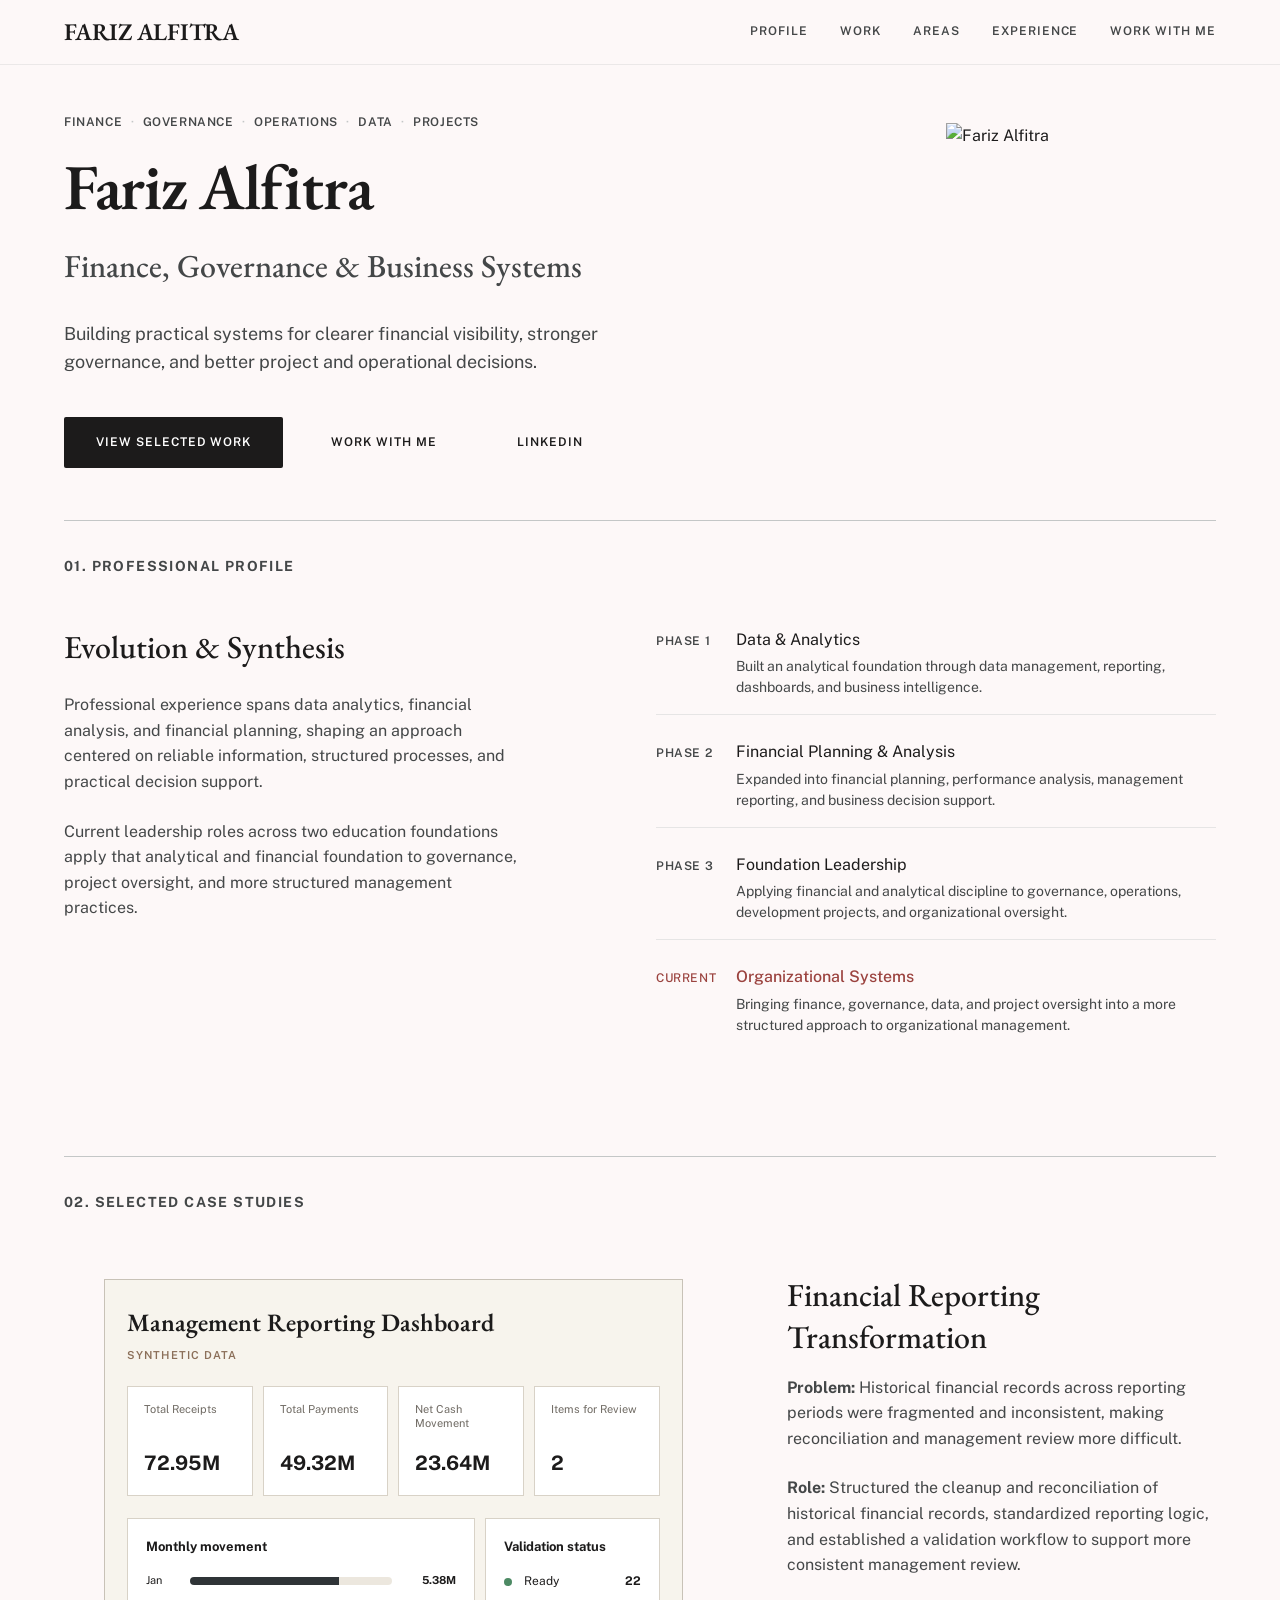
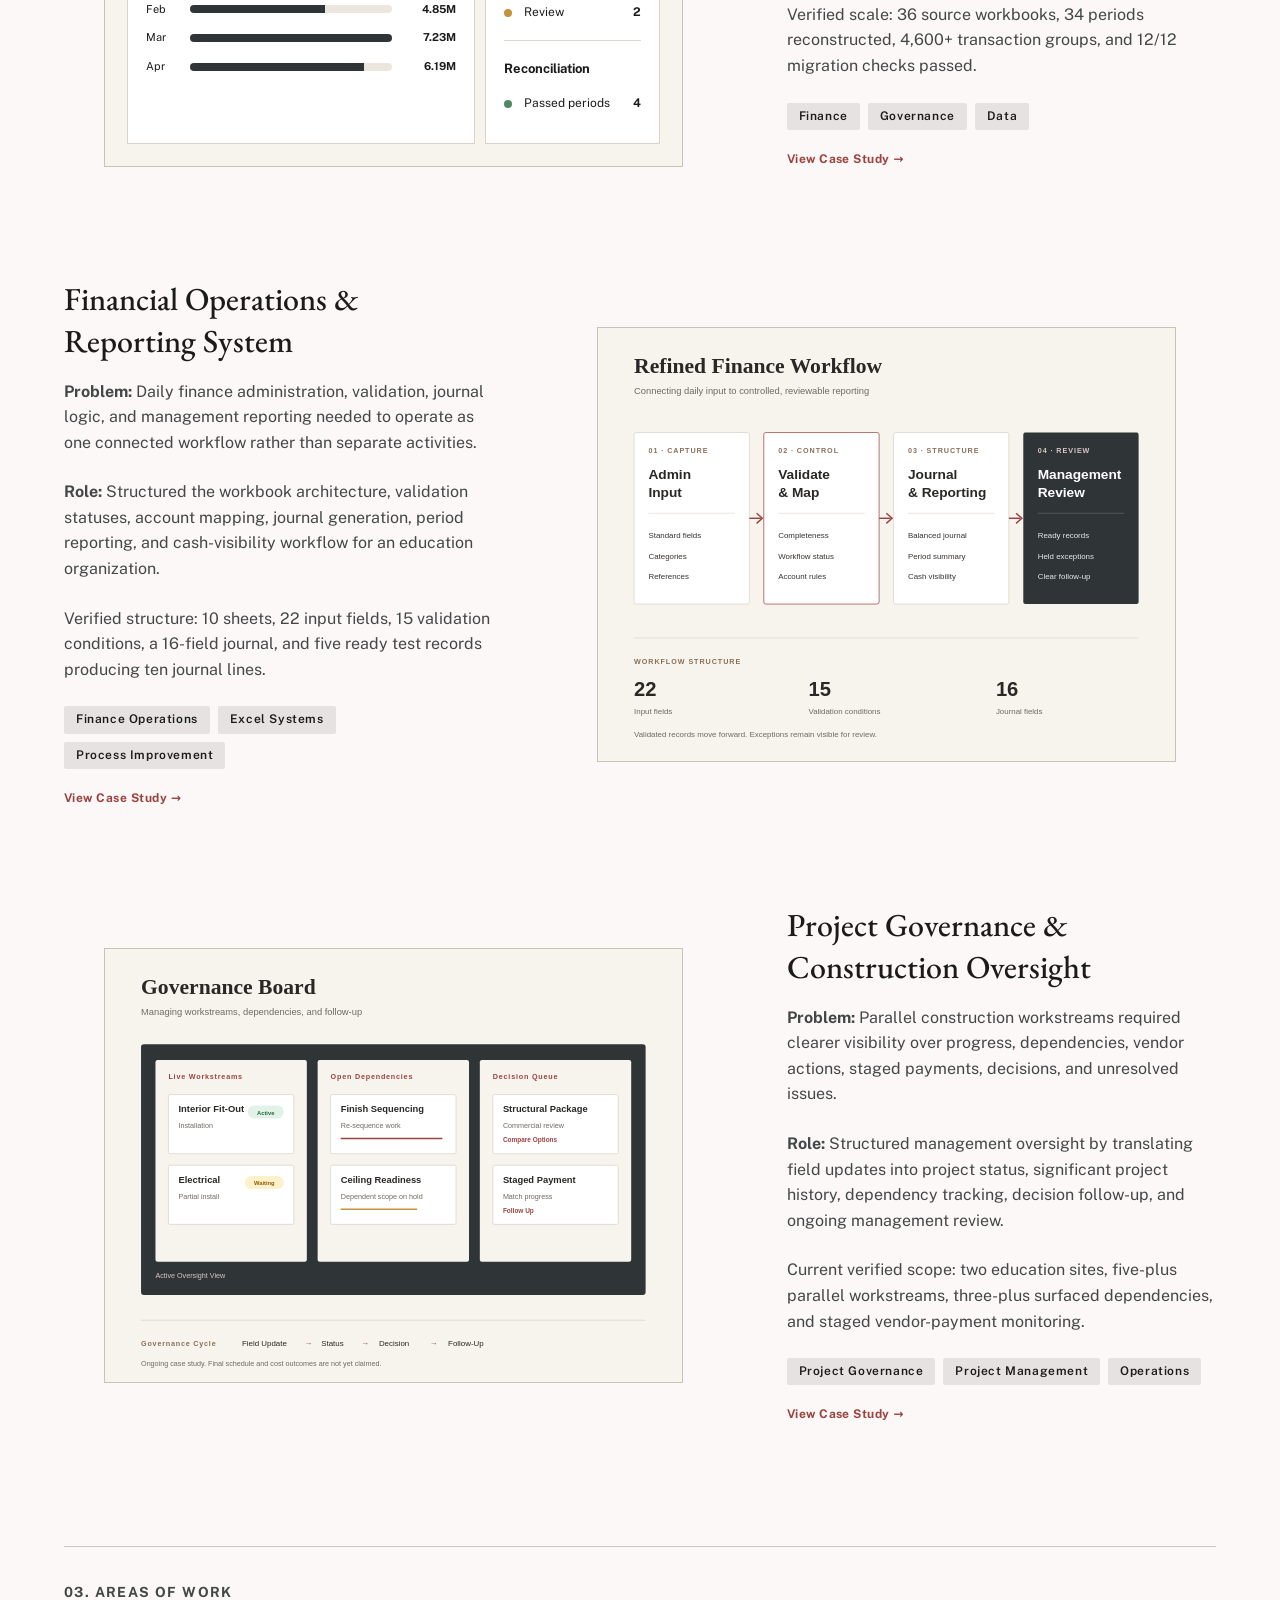
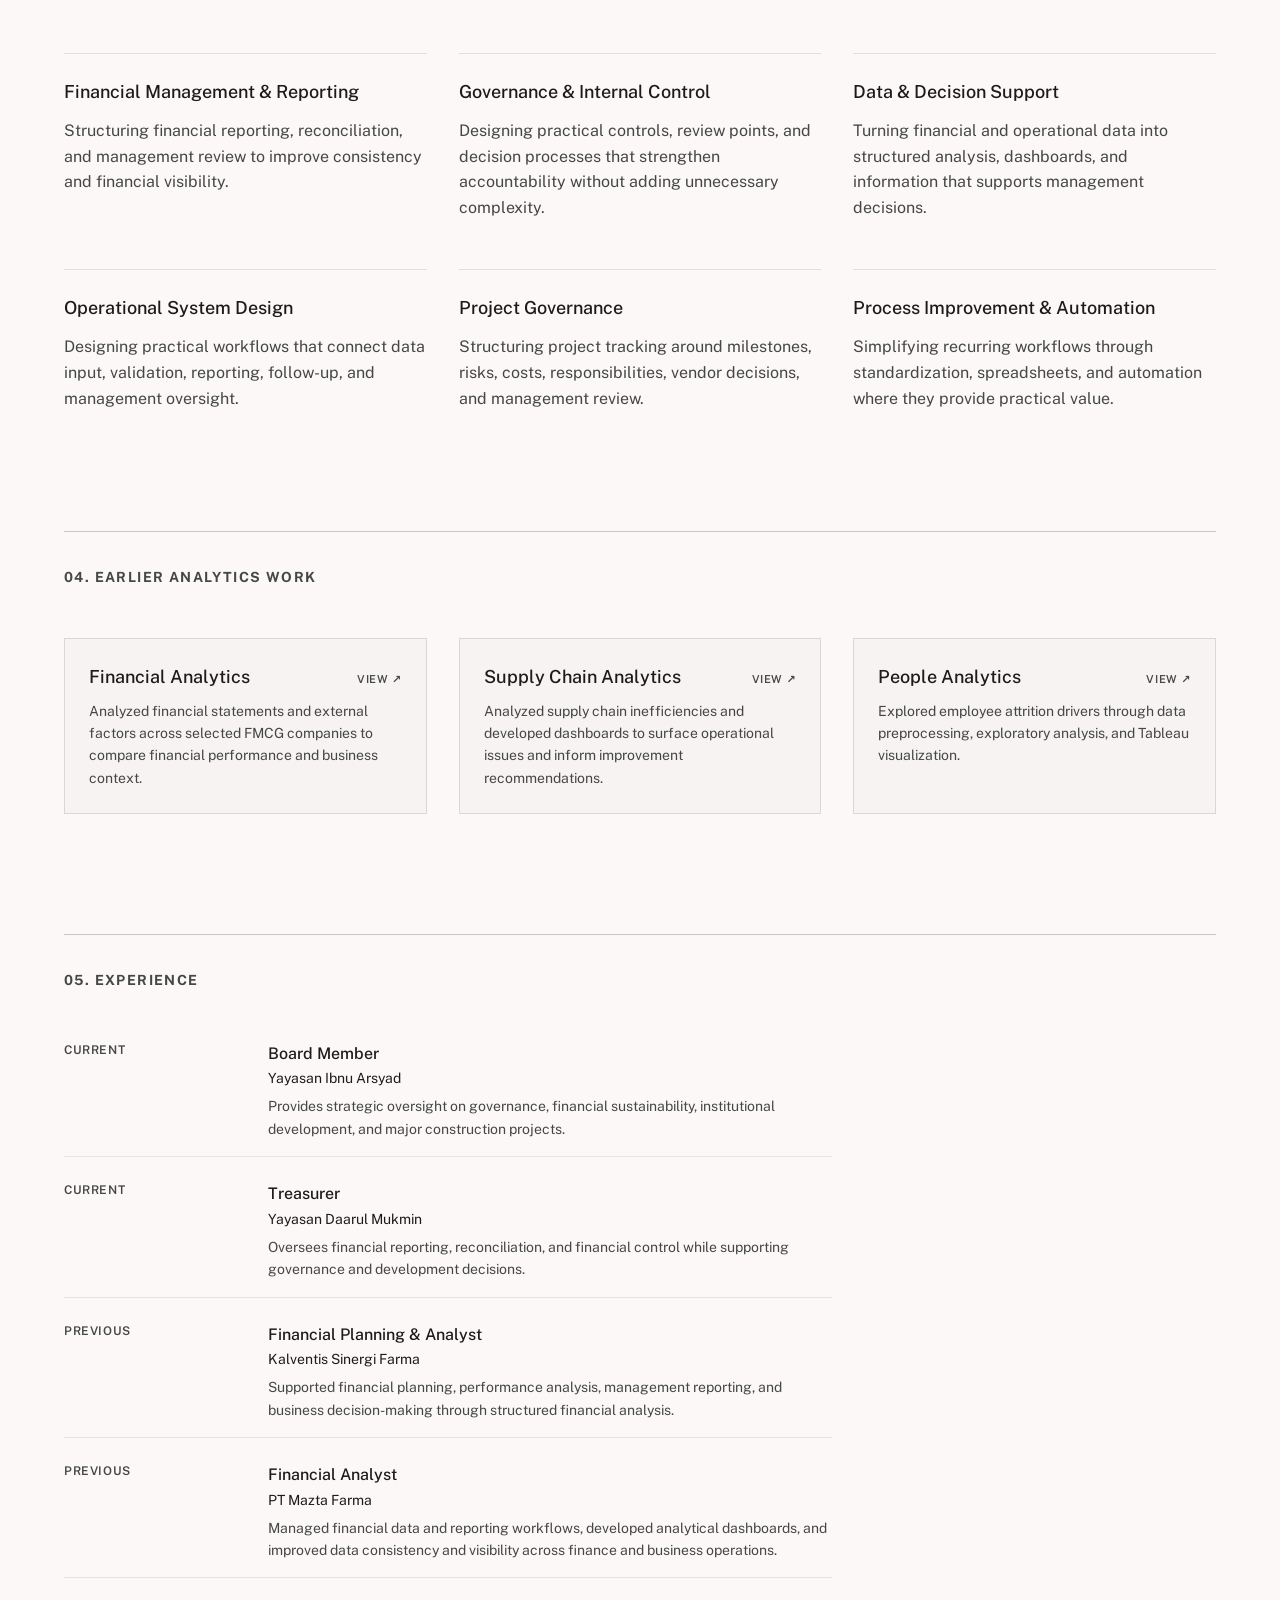
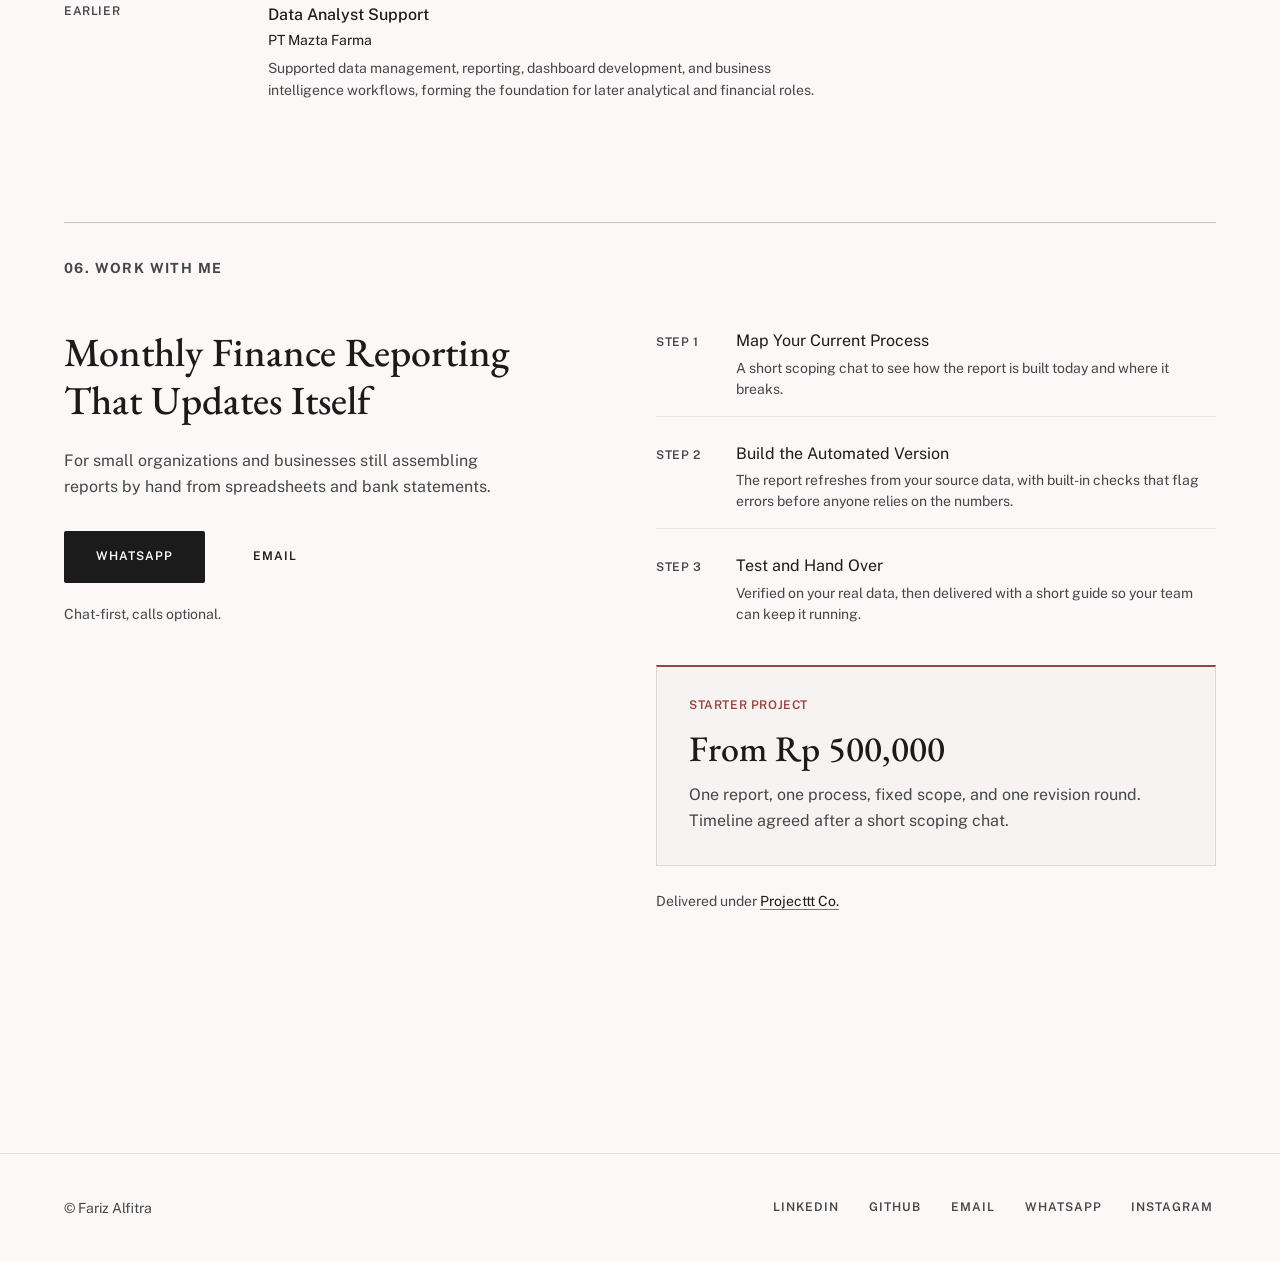
==== index.html @ eb5fceab "Add Work With Me section and navigation entry - New section 06 at the bottom of the page: starter pr" ====
<!DOCTYPE html>
<html lang="en">
<head>
	<meta charset="utf-8" />
	<meta name="viewport" content="width=device-width, initial-scale=1.0" />
	<title>Fariz Alfitra — Finance, Governance &amp; Business Systems</title>
	<meta name="description" content="Fariz Alfitra builds practical systems for clearer financial visibility, stronger governance, and better project and operational decisions." />

	<!-- Open Graph -->
	<meta property="og:type" content="website" />
	<meta property="og:title" content="Fariz Alfitra — Finance, Governance &amp; Business Systems" />
	<meta property="og:description" content="Practical finance, governance, data, and operational systems for organizations." />

	<link rel="icon" href="images/favicon.svg" type="image/svg+xml" />

	<!-- Fonts: EB Garamond (serif display) + Public Sans (sans UI/body) -->
	<link rel="preconnect" href="https://fonts.googleapis.com" />
	<link rel="preconnect" href="https://fonts.gstatic.com" crossorigin />
	<link rel="stylesheet" href="https://fonts.googleapis.com/css2?family=EB+Garamond:ital,wght@0,400..700;1,400..700&family=Public+Sans:wght@400;500;600;700&display=swap" />

	<link rel="stylesheet" href="assets/css/style.css" />
</head>
<body>
	<a class="skip-link" href="#main">Skip to content</a>

	<!-- Navigation -->
	<nav class="site-nav" aria-label="Primary">
		<div class="site-nav__inner">
			<a class="brand" href="#top">FARIZ ALFITRA</a>

			<div class="nav-links">
				<a href="#profile">Profile</a>
				<a href="#work">Work</a>
				<a href="#areas">Areas</a>
				<a href="#experience">Experience</a>
				<a href="#work-with-me">Work With Me</a>
			</div>

			<button class="nav-toggle" type="button" aria-label="Toggle menu"
				aria-expanded="false" aria-controls="nav-mobile">
				<svg class="icon-open" viewBox="0 0 24 24" fill="none" stroke="currentColor"
					stroke-width="1.5" stroke-linecap="round" aria-hidden="true">
					<line x1="3" y1="7" x2="21" y2="7" />
					<line x1="3" y1="12" x2="21" y2="12" />
					<line x1="3" y1="17" x2="21" y2="17" />
				</svg>
				<svg class="icon-close" viewBox="0 0 24 24" fill="none" stroke="currentColor"
					stroke-width="1.5" stroke-linecap="round" aria-hidden="true">
					<line x1="5" y1="5" x2="19" y2="19" />
					<line x1="19" y1="5" x2="5" y2="19" />
				</svg>
			</button>
		</div>

		<!-- Mobile menu panel -->
		<div class="nav-mobile" id="nav-mobile">
			<ul>
				<li><a href="#profile">Profile</a></li>
				<li><a href="#work">Work</a></li>
				<li><a href="#areas">Areas</a></li>
				<li><a href="#experience">Experience</a></li>
				<li><a href="#work-with-me">Work With Me</a></li>
			</ul>
		</div>
	</nav>

	<span id="top"></span>

	<main id="main">
		<!-- Hero -->
		<!--
			Portrait-ready hero (portrait active).
			Layout hooks: .hero__eyebrow (focus areas, full width), .hero__identity
			(name + positioning), .hero__portrait (image), toggled by
			.hero--with-portrait on the section. The eyebrow keeps full width on
			every viewport so its single-line (>=375px) / two-row (<375px) behavior
			is unaffected by the portrait column.
		-->
		<section class="container hero hero--with-portrait">
			<div class="hero__content">
				<!--
					Eyebrow focus areas as two structured groups. On one line
					(>=375px) a CSS separator joins the groups so it reads as
					"Finance · Governance · Operations · Data · Projects".
					Below 375px the groups stack into two clean rows and the
					joining separator is removed — no dot ever falls at a row edge.
				-->
				<ul class="eyebrow hero__eyebrow" aria-label="Focus areas">
					<li class="hero__eyebrow-group">
						<span>Finance</span>
						<span>Governance</span>
						<span>Operations</span>
					</li>
					<li class="hero__eyebrow-group">
						<span>Data</span>
						<span>Projects</span>
					</li>
				</ul>

				<div class="hero__identity">
					<h1>Fariz Alfitra</h1>
					<h2>Finance, Governance &amp; Business Systems</h2>
				</div>

				<!-- Portrait slot (activated). Optimized production image. -->
				<div class="hero__portrait">
					<img src="images/portrait-fariz-web.jpg" alt="Fariz Alfitra"
						width="800" height="800" loading="eager" decoding="async" />
				</div>

				<p class="hero__intro">
					Building practical systems for clearer financial visibility, stronger governance,
					and better project and operational decisions.
				</p>
				<div class="hero__actions">
					<a class="btn btn--primary" href="#work">View Selected Work</a>
					<a class="btn btn--ghost" href="#work-with-me">Work With Me</a>
					<a class="btn btn--ghost" href="https://www.linkedin.com/in/farizalfitra/"
						target="_blank" rel="noopener">LinkedIn</a>
				</div>
			</div>
		</section>

		<!-- 01 — Professional Profile -->
		<section class="container section" id="profile" aria-labelledby="profile-heading">
			<div class="section-head">
				<span class="section-number" id="profile-heading">01 — Professional Profile</span>
			</div>
			<div class="grid grid-12">
				<div class="profile__lead">
					<h3 class="headline">Evolution &amp; Synthesis</h3>
					<p class="muted">
						Professional experience spans data analytics, financial analysis, and financial
						planning, shaping an approach centered on reliable information, structured
						processes, and practical decision support.
					</p>
					<p class="muted">
						Current leadership roles across two education foundations apply that analytical
						and financial foundation to governance, project oversight, and more structured
						management practices.
					</p>
				</div>
				<div class="phase-list">
					<div class="phase-row">
						<span class="phase-row__label">Phase 1</span>
						<div class="phase-row__content">
							<span class="phase-row__value">Data &amp; Analytics</span>
							<p class="phase-row__desc">Built an analytical foundation through data management, reporting, dashboards, and business intelligence.</p>
						</div>
					</div>
					<div class="phase-row">
						<span class="phase-row__label">Phase 2</span>
						<div class="phase-row__content">
							<span class="phase-row__value">Financial Planning &amp; Analysis</span>
							<p class="phase-row__desc">Expanded into financial planning, performance analysis, management reporting, and business decision support.</p>
						</div>
					</div>
					<div class="phase-row">
						<span class="phase-row__label">Phase 3</span>
						<div class="phase-row__content">
							<span class="phase-row__value">Foundation Leadership</span>
							<p class="phase-row__desc">Applying financial and analytical discipline to governance, operations, development projects, and organizational oversight.</p>
						</div>
					</div>
					<div class="phase-row phase-row--current">
						<span class="phase-row__label">Current</span>
						<div class="phase-row__content">
							<span class="phase-row__value">Organizational Systems</span>
							<p class="phase-row__desc">Bringing finance, governance, data, and project oversight into a more structured approach to organizational management.</p>
						</div>
					</div>
				</div>
			</div>
		</section>

		<!-- 02 — Selected Case Studies (presentation-only) -->
		<section class="container section" id="work" aria-labelledby="work-heading">
			<div class="section-head">
				<span class="section-number" id="work-heading">02 — Selected Case Studies</span>
			</div>
			<div class="cases">
				<!-- Case 1: image left / text right -->
				<article class="case case--img-left">
					<figure class="case__figure">
						<!-- Abstract schematic placeholder. Replace with a sanitized
						     screenshot / process diagram / dummy-data mockup later. -->
						<div class="schematic" role="img"
							aria-label="Abstract schematic suggesting a financial reporting workflow">
							<svg viewBox="0 0 320 240" preserveAspectRatio="xMidYMid meet" aria-hidden="true">
								<!-- ledger / table grid -->
								<rect class="schematic__hair" x="24" y="28" width="272" height="120" />
								<line class="schematic__hair" x1="24" y1="58" x2="296" y2="58" />
								<line class="schematic__hair" x1="24" y1="88" x2="296" y2="88" />
								<line class="schematic__hair" x1="24" y1="118" x2="296" y2="118" />
								<line class="schematic__hair" x1="115" y1="28" x2="115" y2="148" />
								<line class="schematic__hair" x1="206" y1="28" x2="206" y2="148" />
								<!-- reconciliation flow -->
								<line class="schematic__stroke" x1="40" y1="192" x2="120" y2="192" />
								<circle class="schematic__node" cx="40" cy="192" r="9" />
								<circle class="schematic__node" cx="120" cy="192" r="9" />
								<line class="schematic__accent" x1="120" y1="192" x2="200" y2="192" />
								<circle class="schematic__node" cx="200" cy="192" r="9" />
								<line class="schematic__stroke" x1="200" y1="192" x2="280" y2="192" />
								<circle class="schematic__node" cx="280" cy="192" r="9" />
							</svg>
						</div>
					</figure>
					<div class="case__body">
						<h3>Financial Reporting Transformation</h3>
						<p>
							<strong>Problem:</strong> Historical financial records across reporting
							periods were fragmented and inconsistent, making reconciliation and
							management review more difficult.
						</p>
						<p>
							<strong>Role:</strong> Structured the cleanup and reconciliation of historical
							financial records, standardized reporting logic, and established a validation
							workflow to support more consistent management review.
						</p>
						<div class="case__tags">
							<span class="tag">Finance</span>
							<span class="tag">Governance</span>
							<span class="tag">Data</span>
						</div>
					</div>
				</article>

				<!-- Case 2: text left / image right (Z-pattern) -->
				<article class="case case--img-right">
					<div class="case__body">
						<h3>Foundation Construction Project Oversight</h3>
						<p>
							<strong>Problem:</strong> Multiple ongoing construction activities required
							clearer oversight of scope, vendor coordination, costs, payment stages,
							progress, and unresolved issues.
						</p>
						<p>
							<strong>Role:</strong> Coordinated management oversight across construction work
							by tracking project progress, reviewing vendor and cost decisions, monitoring
							payment stages, and following up on issues affecting execution.
						</p>
						<div class="case__tags">
							<span class="tag">Project Management</span>
							<span class="tag">Governance</span>
							<span class="tag">Operations</span>
						</div>
					</div>
					<figure class="case__figure">
						<!-- Abstract schematic placeholder. Replace with a sanitized
						     screenshot / process diagram / dummy-data mockup later. -->
						<div class="schematic" role="img"
							aria-label="Abstract schematic suggesting project oversight across stages: scope, vendor, cost, progress, and issues or review">
							<svg viewBox="0 0 320 240" preserveAspectRatio="xMidYMid meet" aria-hidden="true">
								<!-- oversight flow: scope -> vendor -> cost -> progress -> issues / review -->
								<rect class="schematic__node" x="20" y="50" width="40" height="30" rx="2" />
								<rect class="schematic__node" x="80" y="50" width="40" height="30" rx="2" />
								<rect class="schematic__node" x="140" y="50" width="40" height="30" rx="2" />
								<rect class="schematic__node" x="200" y="50" width="40" height="30" rx="2" />
								<rect class="schematic__accent" x="260" y="50" width="40" height="30" rx="2" />
								<line class="schematic__stroke" x1="60" y1="65" x2="80" y2="65" />
								<line class="schematic__stroke" x1="120" y1="65" x2="140" y2="65" />
								<line class="schematic__stroke" x1="180" y1="65" x2="200" y2="65" />
								<line class="schematic__accent" x1="240" y1="65" x2="260" y2="65" />
								<!-- progress & issues review panel -->
								<rect class="schematic__hair" x="20" y="120" width="280" height="80" />
								<rect class="schematic__fill-soft" x="44" y="150" width="34" height="34" />
								<rect class="schematic__hair" x="44" y="150" width="34" height="34" />
								<rect class="schematic__fill-soft" x="94" y="138" width="34" height="46" />
								<rect class="schematic__hair" x="94" y="138" width="34" height="46" />
								<rect class="schematic__accent" x="144" y="158" width="34" height="26" />
								<line class="schematic__stroke" x1="200" y1="160" x2="284" y2="160" />
								<circle class="schematic__node" cx="200" cy="160" r="7" />
								<circle class="schematic__accent" cx="284" cy="160" r="7" />
							</svg>
						</div>
					</figure>
				</article>
			</div>
		</section>

		<!-- 03 — Areas of Work -->
		<section class="container section" id="areas" aria-labelledby="areas-heading">
			<div class="section-head">
				<span class="section-number" id="areas-heading">03 — Areas of Work</span>
			</div>
			<div class="areas">
				<div class="area">
					<h4>Financial Management &amp; Reporting</h4>
					<p>Structuring financial reporting, reconciliation, and management review to improve consistency and financial visibility.</p>
				</div>
				<div class="area">
					<h4>Governance &amp; Internal Control</h4>
					<p>Designing practical controls, review points, and decision processes that strengthen accountability without adding unnecessary complexity.</p>
				</div>
				<div class="area">
					<h4>Data &amp; Decision Support</h4>
					<p>Turning financial and operational data into structured analysis, dashboards, and information that supports management decisions.</p>
				</div>
				<div class="area">
					<h4>Operational System Design</h4>
					<p>Designing practical workflows that connect data input, validation, reporting, follow-up, and management oversight.</p>
				</div>
				<div class="area">
					<h4>Project Governance</h4>
					<p>Structuring project tracking around milestones, risks, costs, responsibilities, vendor decisions, and management review.</p>
				</div>
				<div class="area">
					<h4>Process Improvement &amp; Automation</h4>
					<p>Simplifying recurring workflows through standardization, spreadsheets, and automation where they provide practical value.</p>
				</div>
			</div>
		</section>

		<!-- 04 — Earlier Analytics Work -->
		<section class="container section" id="analytics" aria-labelledby="analytics-heading">
			<div class="section-head">
				<span class="section-number" id="analytics-heading">04 — Earlier Analytics Work</span>
			</div>
			<div class="analytics-grid">
				<a class="analytics-card" href="https://drive.google.com/drive/folders/1vusrMxxLKOGZAttxVrUdfo-KlBlg-T4U?usp=sharing"
					target="_blank" rel="noopener">
					<div class="analytics-card__head">
						<h4>Financial Analytics</h4>
						<span class="analytics-card__ext">View ↗</span>
					</div>
					<p>Analyzed financial statements and external factors across selected FMCG companies to compare financial performance and business context.</p>
				</a>
				<a class="analytics-card" href="https://github.com/alfitraaa/Supply_Analytics"
					target="_blank" rel="noopener">
					<div class="analytics-card__head">
						<h4>Supply Chain Analytics</h4>
						<span class="analytics-card__ext">View ↗</span>
					</div>
					<p>Analyzed supply chain inefficiencies and developed dashboards to surface operational issues and inform improvement recommendations.</p>
				</a>
				<a class="analytics-card" href="https://github.com/alfitraaa/hr_analytics"
					target="_blank" rel="noopener">
					<div class="analytics-card__head">
						<h4>People Analytics</h4>
						<span class="analytics-card__ext">View ↗</span>
					</div>
					<p>Explored employee attrition drivers through data preprocessing, exploratory analysis, and Tableau visualization.</p>
				</a>
			</div>
		</section>

		<!-- 05 — Experience -->
		<section class="container section" id="experience" aria-labelledby="experience-heading">
			<div class="section-head">
				<span class="section-number" id="experience-heading">05 — Experience</span>
			</div>
			<div class="experience">
				<div class="exp-row">
					<div class="exp-row__when">Current</div>
					<div>
						<h4 class="exp-row__title">Board Member</h4>
						<p class="exp-row__org">Yayasan Ibnu Arsyad</p>
						<p class="exp-row__desc">Provides strategic oversight on governance, financial sustainability, institutional development, and major construction projects.</p>
					</div>
				</div>
				<div class="exp-row">
					<div class="exp-row__when">Current</div>
					<div>
						<h4 class="exp-row__title">Treasurer</h4>
						<p class="exp-row__org">Yayasan Daarul Mukmin</p>
						<p class="exp-row__desc">Oversees financial reporting, reconciliation, and financial control while supporting governance and development decisions.</p>
					</div>
				</div>
				<div class="exp-row">
					<div class="exp-row__when">Previous</div>
					<div>
						<h4 class="exp-row__title">Financial Planning &amp; Analyst</h4>
						<p class="exp-row__org">Kalventis Sinergi Farma</p>
						<p class="exp-row__desc">Supported financial planning, performance analysis, management reporting, and business decision-making through structured financial analysis.</p>
					</div>
				</div>
				<div class="exp-row">
					<div class="exp-row__when">Previous</div>
					<div>
						<h4 class="exp-row__title">Financial Analyst</h4>
						<p class="exp-row__org">PT Mazta Farma</p>
						<p class="exp-row__desc">Managed financial data and reporting workflows, developed analytical dashboards, and improved data consistency and visibility across finance and business operations.</p>
					</div>
				</div>
				<div class="exp-row">
					<div class="exp-row__when">Earlier</div>
					<div>
						<h4 class="exp-row__title">Data Analyst Support</h4>
						<p class="exp-row__org">PT Mazta Farma</p>
						<p class="exp-row__desc">Supported data management, reporting, dashboard development, and business intelligence workflows, forming the foundation for later analytical and financial roles.</p>
					</div>
				</div>
			</div>
		</section>
		<!-- 06 — Work With Me -->
		<section class="container section" id="work-with-me" aria-labelledby="wwm-heading">
			<div class="section-head">
				<span class="section-number" id="wwm-heading">06 — Work With Me</span>
			</div>
			<div class="grid grid-12 wwm">
				<div class="wwm__lead">
					<h3 class="headline wwm__title">Monthly Finance Reporting That Updates Itself</h3>
					<p class="muted">
						For small organizations and businesses still assembling reports by hand
						from spreadsheets and bank statements.
					</p>
					<div class="wwm__actions">
						<a class="btn btn--primary" href="https://wa.me/621170067171"
							target="_blank" rel="noopener">WhatsApp</a>
						<a class="btn btn--ghost" href="mailto:farizalfitraaa@gmail.com">Email</a>
					</div>
					<p class="wwm__note">Chat-first, calls optional.</p>
				</div>
				<div class="wwm__detail">
					<div class="phase-list wwm__steps">
						<div class="phase-row">
							<span class="phase-row__label">Step 1</span>
							<div class="phase-row__content">
								<span class="phase-row__value">Map Your Current Process</span>
								<p class="phase-row__desc">A short scoping chat to see how the report is built today and where it breaks.</p>
							</div>
						</div>
						<div class="phase-row">
							<span class="phase-row__label">Step 2</span>
							<div class="phase-row__content">
								<span class="phase-row__value">Build the Automated Version</span>
								<p class="phase-row__desc">The report refreshes from your source data, with built-in checks that flag errors before anyone relies on the numbers.</p>
							</div>
						</div>
						<div class="phase-row">
							<span class="phase-row__label">Step 3</span>
							<div class="phase-row__content">
								<span class="phase-row__value">Test and Hand Over</span>
								<p class="phase-row__desc">Verified on your real data, then delivered with a short guide so your team can keep it running.</p>
							</div>
						</div>
					</div>
					<div class="wwm__offer">
						<p class="eyebrow wwm__offer-label">Starter Project</p>
						<p class="wwm__price">From Rp&nbsp;500,000</p>
						<p class="wwm__offer-desc">One report, one process, fixed scope, and one revision round. Timeline agreed after a short scoping chat.</p>
					</div>
					<p class="wwm__credit">Delivered under <a href="https://projectttco.github.io/" target="_blank" rel="noopener">Projecttt Co.</a></p>
				</div>
			</div>
		</section>
	</main>

	<!-- Footer / Contact -->
	<footer class="site-footer" id="contact">
		<div class="site-footer__inner">
			<div class="site-footer__copy">© Fariz Alfitra</div>
			<div class="site-footer__links">
				<a href="https://www.linkedin.com/in/farizalfitra/" target="_blank" rel="noopener">LinkedIn</a>
				<a href="https://github.com/alfitraaa" target="_blank" rel="noopener">GitHub</a>
				<a href="mailto:farizalfitraaa@gmail.com">Email</a>
				<a href="https://wa.me/621170067171" target="_blank" rel="noopener">WhatsApp</a>
				<a href="https://www.instagram.com/documenteddd/" target="_blank" rel="noopener">Instagram</a>
			</div>
		</div>
	</footer>

	<script src="assets/js/menu.js"></script>
</body>
</html>
---- assets/css/style.css ----
/* ==========================================================================
   Fariz Alfitra — Portfolio v1
   Finance, Governance & Business Systems
   Hand-written CSS. Design tokens ported from the Stitch "Executive Editorial"
   baseline. Light theme only. No build step.
   ========================================================================== */

/* ---------- Design tokens ------------------------------------------------- */
:root {
	/* Colors */
	--bg: #fdf8f8;
	--surface-container-lowest: #ffffff;
	--surface-container-low: #f7f3f2;
	--surface-container: #f1edec;
	--surface-container-high: #ebe7e6;
	--surface-variant: #e5e2e1;
	--on-surface: #1c1b1b;        /* primary text / charcoal */
	--on-surface-variant: #444748; /* secondary text */
	--outline: #747878;
	--outline-variant: #c4c7c7;    /* hairlines */
	--primary: #1c1b1b;            /* charcoal for solid buttons */
	--on-primary: #ffffff;
	--secondary: #9b433f;          /* restrained burgundy accent */

	/* Typography */
	--font-serif: "EB Garamond", Georgia, "Times New Roman", serif;
	--font-sans: "Public Sans", system-ui, -apple-system, "Segoe UI", sans-serif;

	/* Spacing */
	--container-max: 1280px;
	--gutter: 32px;
	--section-gap: 120px;
	--margin-desktop: 64px;
	--margin-mobile: 20px;

	/* Radius */
	--radius-sm: 2px;
	--radius: 4px;
}

/* ---------- Reset / base -------------------------------------------------- */
*,
*::before,
*::after {
	box-sizing: border-box;
}

html {
	scroll-behavior: smooth;
	/* offset in-page anchors for the fixed nav */
	scroll-padding-top: 96px;
	-webkit-text-size-adjust: 100%;
}

body {
	margin: 0;
	background-color: var(--bg);
	color: var(--on-surface);
	font-family: var(--font-sans);
	font-size: 16px;
	font-weight: 400;
	line-height: 1.6;
	-webkit-font-smoothing: antialiased;
	-moz-osx-font-smoothing: grayscale;
}

::selection {
	background: #ffdad7;
	color: #400105;
}

img {
	max-width: 100%;
	display: block;
}

a {
	color: inherit;
	text-decoration: none;
}

h1, h2, h3, h4, h5, h6, p {
	margin: 0;
}

ul {
	margin: 0;
	padding: 0;
	list-style: none;
}

/* ---------- Layout helpers ------------------------------------------------ */
.container {
	width: 100%;
	max-width: var(--container-max);
	margin-inline: auto;
	padding-inline: var(--margin-mobile);
}

@media (min-width: 768px) {
	.container {
		padding-inline: var(--margin-desktop);
	}
}

.section {
	margin-bottom: var(--section-gap);
}

/* Section header: hairline + numbered label ("01 — PROFESSIONAL PROFILE") */
.section-head {
	border-top: 0.5px solid var(--outline-variant);
	padding-top: 32px;
	margin-bottom: 48px;
}

.section-number {
	font-family: var(--font-sans);
	font-size: 14px;
	font-weight: 700;
	line-height: 1;
	letter-spacing: 0.1em;
	color: var(--on-surface-variant);
	text-transform: uppercase;
}

/* Typography roles */
.eyebrow {
	font-family: var(--font-sans);
	font-size: 12px;
	font-weight: 600;
	line-height: 1;
	letter-spacing: 0.05em;
	text-transform: uppercase;
	color: var(--on-surface-variant);
}

.headline {
	font-family: var(--font-serif);
	font-size: 32px;
	font-weight: 500;
	line-height: 1.3;
	color: var(--on-surface);
}

.body-lg {
	font-size: 18px;
	line-height: 1.6;
}

.muted {
	color: var(--on-surface-variant);
}

/* Generic responsive grid (12-col on desktop) */
.grid {
	display: grid;
	grid-template-columns: 1fr;
	gap: var(--gutter);
}

@media (min-width: 768px) {
	.grid-12 {
		grid-template-columns: repeat(12, 1fr);
		align-items: start;
	}
}

/* ---------- Navigation ---------------------------------------------------- */
.site-nav {
	position: fixed;
	top: 0;
	left: 0;
	width: 100%;
	z-index: 50;
	background: rgba(253, 248, 248, 0.8);
	backdrop-filter: blur(10px);
	-webkit-backdrop-filter: blur(10px);
	border-bottom: 1px solid rgba(196, 199, 199, 0.3);
}

.site-nav__inner {
	display: flex;
	align-items: center;
	justify-content: space-between;
	height: 64px;
	max-width: var(--container-max);
	margin-inline: auto;
	padding-inline: var(--margin-mobile);
}

@media (min-width: 768px) {
	.site-nav__inner {
		padding-inline: var(--margin-desktop);
	}
}

.brand {
	font-family: var(--font-serif);
	font-size: 24px;
	font-weight: 600;
	letter-spacing: -0.01em;
	color: var(--on-surface);
}

.nav-links {
	display: none;
	gap: 32px;
}

.nav-links a {
	font-family: var(--font-sans);
	font-size: 12px;
	font-weight: 600;
	letter-spacing: 0.08em;
	text-transform: uppercase;
	color: var(--on-surface-variant);
	transition: color 0.2s ease-in-out;
}

.nav-links a:hover,
.nav-links a:focus-visible {
	color: var(--secondary);
}

@media (min-width: 768px) {
	.nav-links {
		display: flex;
	}
}

/* Mobile menu toggle button */
.nav-toggle {
	display: inline-flex;
	align-items: center;
	justify-content: center;
	width: 40px;
	height: 40px;
	padding: 0;
	background: transparent;
	border: 0;
	color: var(--on-surface);
	cursor: pointer;
}

.nav-toggle svg {
	width: 24px;
	height: 24px;
}

.nav-toggle .icon-close {
	display: none;
}

.nav-toggle[aria-expanded="true"] .icon-open {
	display: none;
}

.nav-toggle[aria-expanded="true"] .icon-close {
	display: block;
}

@media (min-width: 768px) {
	.nav-toggle {
		display: none;
	}
}

/* Mobile dropdown panel */
.nav-mobile {
	display: none;
	border-top: 1px solid rgba(196, 199, 199, 0.3);
	background: var(--bg);
}

.nav-mobile.is-open {
	display: block;
}

@media (min-width: 768px) {
	.nav-mobile {
		display: none !important;
	}
}

.nav-mobile ul {
	padding: 8px var(--margin-mobile) 16px;
}

.nav-mobile a {
	display: block;
	padding: 12px 0;
	font-family: var(--font-sans);
	font-size: 13px;
	font-weight: 600;
	letter-spacing: 0.08em;
	text-transform: uppercase;
	color: var(--on-surface-variant);
	border-bottom: 0.5px solid rgba(196, 199, 199, 0.3);
}

.nav-mobile li:last-child a {
	border-bottom: 0;
}

.nav-mobile a:hover,
.nav-mobile a:focus-visible {
	color: var(--secondary);
}

/* ---------- Main / hero --------------------------------------------------- */
main {
	padding-top: 64px;
	padding-bottom: var(--section-gap);
}

.hero {
	margin-top: 48px;
	margin-bottom: 48px;
}

/* Eyebrow: two structured groups of focus areas with CSS-generated middle-dot
   separators — never a literal dot-delimited string. Dots sit between items
   inside each group, and a further dot joins the two groups so that on a single
   line all five read "Finance · Governance · Operations · Data · Projects".
   Horizontal rhythm comes solely from the separator margins, so the space on
   both sides of every dot is mathematically identical. */
.hero__eyebrow {
	display: flex;
	flex-wrap: wrap;
	align-items: center;
	row-gap: 6px;
	margin-bottom: 24px;
}

.hero__eyebrow-group {
	display: inline-flex;
	align-items: center;
}

.hero__eyebrow-group span {
	white-space: nowrap;
}

.hero__eyebrow-group span:not(:last-child)::after,
.hero__eyebrow-group:not(:last-child)::after {
	content: "\00B7"; /* middle dot */
	margin-inline: 0.7em;
	color: var(--outline-variant);
	font-weight: 600;
}

.hero h1 {
	font-family: var(--font-serif);
	font-size: 40px;
	font-weight: 600;
	line-height: 1.2;
	letter-spacing: -0.01em;
	color: var(--on-surface);
	margin-bottom: 24px;
}

.hero h2 {
	font-family: var(--font-serif);
	font-size: 32px;
	font-weight: 500;
	line-height: 1.3;
	color: var(--on-surface-variant);
	margin-bottom: 32px;
	max-width: 42rem;
}

.hero__intro {
	font-size: 18px;
	line-height: 1.6;
	color: var(--on-surface-variant);
	max-width: 36rem;
	margin-bottom: 40px;
}

@media (min-width: 768px) {
	.hero {
		min-height: 40vh;
		display: flex;
		flex-direction: column;
		justify-content: center;
	}

	.hero__content {
		max-width: 66.6667%;
	}

	.hero h1 {
		font-size: 64px;
		line-height: 1.1;
		letter-spacing: -0.02em;
	}
}

.hero__actions {
	display: flex;
	flex-wrap: wrap;
	gap: 16px;
	align-items: center;
}

/* ---------- Portrait-ready hero hooks ------------------------------------- */
/* No-photo default: the portrait slot is removed from flow entirely and the
   text content keeps its natural full width — no blank reserved box appears.
   Activating a future portrait is a single markup step (see the hero comment
   in index.html): add .hero--with-portrait to the section and drop one <img>
   into .hero__portrait. The rules below only take effect in that state. */
.hero__portrait {
	display: none;
}

/* Guard against an empty slot ever painting a visible box. */
.hero--with-portrait .hero__portrait:empty {
	display: none;
}

.hero--with-portrait .hero__portrait img {
	display: block;
	width: 100%;
	height: auto; /* let aspect-ratio govern; the width/height attrs must not pin height */
	aspect-ratio: 4 / 5; /* editorial portrait */
	object-fit: cover;
	/* Head-and-shoulders framing: the square source keeps its full height (all
	   hair + natural headroom + shoulders); cover trims only the sides. The
	   subject sits right-of-centre with empty background on the left, so the
	   crop is biased right to trim that dead space and centre the face.
	   No filters/adjustments to the image. */
	object-position: 60% 40%;
	/* Dark portrait on a light page separates on its own — no frame, card,
	   border, or drop shadow, to keep the editorial, understated aesthetic. */
}

/* Mobile portrait layout: the eyebrow keeps its own full-width row (so its
   single-line / two-row behavior is unaffected), the compact portrait sits to
   the RIGHT of the name + positioning, and intro + actions run full width
   beneath — keeping the hero from becoming excessively tall. */
.hero--with-portrait .hero__content {
	display: grid;
	grid-template-columns: 1fr auto;
	grid-template-areas:
		"eyebrow  eyebrow"
		"identity portrait"
		"intro    intro"
		"actions  actions";
	column-gap: 20px;
	row-gap: 0;
	align-items: start;
}

.hero--with-portrait .hero__eyebrow { grid-area: eyebrow; }
.hero--with-portrait .hero__identity { grid-area: identity; }

.hero--with-portrait .hero__portrait {
	grid-area: portrait;
	display: block;
	/* Compact, secondary accent on mobile: ~76–92px with the viewport so the
	   name and positioning stay dominant and the hero stays compact, without
	   ever forcing horizontal overflow. */
	width: clamp(76px, 22.5vw, 92px);
	align-self: start;
}

.hero--with-portrait .hero__intro { grid-area: intro; }
.hero--with-portrait .hero__actions { grid-area: actions; }

@media (min-width: 768px) {
	/* Desktop portrait layout: ~7/12 text + ~4/12 portrait with a comfortable
	   gap; portrait centered alongside the text column and capped so it supports
	   the hero rather than dominating it, preserving editorial whitespace. */
	.hero--with-portrait .hero__content {
		max-width: none;
		grid-template-columns: 7fr 4fr;
		grid-template-areas:
			"eyebrow  portrait"
			"identity portrait"
			"intro    portrait"
			"actions  portrait";
		column-gap: 56px;
		row-gap: 0;
		align-items: center;
	}

	.hero--with-portrait .hero__portrait {
		width: 100%;
		/* Restrained editorial accent (~270×338 at 4:5), not a dominant element.
		   Capped well below the 4/12 column so the extra space reads as whitespace
		   rather than enlarging the portrait; text stays visually dominant. */
		max-width: 270px;
		justify-self: end;
		align-self: center;
	}
}

/* ---------- Mobile density refinement (desktop typography unchanged) ------- */
@media (max-width: 767px) {
	.hero {
		margin-top: 32px;
	}

	/* >=375px: scale the overline so all five stay on one line as the viewport
	   narrows, floored at 10px so it never becomes too small. Below 375px the
	   two-row rule further down takes over. */
	.hero__eyebrow {
		margin-bottom: 16px;
		font-size: clamp(10px, calc((100vw - 56px) / 31.5), 12px);
		letter-spacing: 0.03em;
	}

	.hero__eyebrow-group span:not(:last-child)::after,
	.hero__eyebrow-group:not(:last-child)::after {
		margin-inline: 0.45em;
	}

	.hero h1 {
		font-size: 36px;
		margin-bottom: 16px;
	}

	.hero h2 {
		font-size: 26px;
		margin-bottom: 24px;
	}

	.hero__intro {
		margin-bottom: 32px;
	}
}

/* <375px: instead of shrinking the overline further, stack the two groups
   into two clean rows — "Finance · Governance · Operations" / "Data · Projects".
   The joining separator is removed so no dot sits at a row start or end, and
   the font stays >=10px. Row gap is kept tight so the hero height barely changes. */
@media (max-width: 374.98px) {
	.hero__eyebrow {
		flex-direction: column;
		align-items: flex-start;
		row-gap: 4px;
		font-size: clamp(10px, calc((100vw - 40px) / 22.5), 12px);
	}

	.hero__eyebrow-group:not(:last-child)::after {
		content: none; /* drop the dot that would join the rows */
	}
}

/* Buttons */
.btn {
	display: inline-flex;
	align-items: center;
	justify-content: center;
	padding: 16px 32px;
	font-family: var(--font-sans);
	font-size: 12px;
	font-weight: 600;
	letter-spacing: 0.08em;
	text-transform: uppercase;
	border-radius: var(--radius-sm);
	transition: background-color 0.2s ease-in-out, color 0.2s ease-in-out;
	cursor: pointer;
}

.btn--primary {
	background: var(--primary);
	color: var(--on-primary);
}

.btn--primary:hover,
.btn--primary:focus-visible {
	background: var(--secondary);
}

.btn--ghost {
	color: var(--on-surface);
}

.btn--ghost:hover,
.btn--ghost:focus-visible {
	color: var(--secondary);
}

/* ---------- Profile (01) -------------------------------------------------- */
.profile__lead {
	grid-column: 1 / -1;
}

.profile__lead p + p {
	margin-top: 24px;
}

.profile__lead .headline {
	margin-bottom: 24px;
}

.phase-list {
	grid-column: 1 / -1;
	margin-top: 32px;
}

.phase-row {
	display: flex;
	align-items: baseline;
	gap: 16px;
	padding-bottom: 16px;
	margin-bottom: 24px;
	border-bottom: 0.5px solid rgba(196, 199, 199, 0.4);
}

.phase-row:last-child {
	border-bottom: 0;
	margin-bottom: 0;
	padding-bottom: 0;
}

.phase-row__label {
	flex: 0 0 auto;
	width: 64px;
	font-family: var(--font-sans);
	font-size: 12px;
	font-weight: 600;
	letter-spacing: 0.05em;
	text-transform: uppercase;
	color: var(--on-surface-variant);
}

.phase-row__value {
	font-size: 16px;
	color: var(--on-surface);
}

.phase-row--current .phase-row__label,
.phase-row--current .phase-row__value {
	color: var(--secondary);
	font-weight: 500;
}

.phase-row__content {
	flex: 1 1 auto;
}

.phase-row__desc {
	font-size: 14px;
	line-height: 1.5;
	color: var(--on-surface-variant);
	margin-top: 4px;
}

@media (min-width: 768px) {
	.profile__lead {
		grid-column: span 5;
	}

	.phase-list {
		grid-column: 7 / span 6;
		margin-top: 0;
	}
}

/* ---------- Selected Case Studies (02) ------------------------------------ */
.cases {
	display: flex;
	flex-direction: column;
	gap: 96px;
}

.case {
	display: grid;
	grid-template-columns: 1fr;
	gap: var(--gutter);
	align-items: center;
}

/* Mobile (<768px): every case stacks the same way — visual first, then
   title/problem/role/tags. The desktop Z-pattern orders below override this. */
.case__figure {
	order: 0;
}

.case__body {
	order: 1;
}

.case__body h3 {
	font-family: var(--font-serif);
	font-size: 32px;
	font-weight: 500;
	line-height: 1.3;
	color: var(--on-surface);
	margin-bottom: 16px;
}

.case__body p {
	color: var(--on-surface-variant);
	margin-bottom: 24px;
}

.case__tags {
	display: flex;
	flex-wrap: wrap;
	gap: 8px;
}

.tag {
	display: inline-block;
	padding: 4px 12px;
	background: var(--surface-variant);
	color: var(--on-surface);
	font-family: var(--font-sans);
	font-size: 12px;
	font-weight: 600;
	letter-spacing: 0.05em;
	border-radius: var(--radius-sm);
}

@media (min-width: 768px) {
	.case {
		grid-template-columns: repeat(12, 1fr);
	}

	/* Case 1: image left (7) / text right (5) */
	.case--img-left .case__figure {
		grid-column: span 7;
	}

	.case--img-left .case__body {
		grid-column: span 5;
		padding-left: 32px;
	}

	/* Case 2: text left (5) / image right (7) — Z-pattern */
	.case--img-right .case__body {
		grid-column: span 5;
		order: 1;
		padding-right: 32px;
	}

	.case--img-right .case__figure {
		grid-column: span 7;
		order: 2;
	}
}

/* Schematic placeholder visuals (abstract; replace later with real artifacts) */
.schematic {
	aspect-ratio: 4 / 3;
	width: 100%;
	background: var(--surface-container);
	border: 0.5px solid var(--outline-variant);
	padding: 32px;
	display: flex;
	align-items: center;
	justify-content: center;
	overflow: hidden;
}

.schematic svg {
	width: 100%;
	height: 100%;
}

.schematic__stroke {
	fill: none;
	stroke: var(--outline);
	stroke-width: 1.5;
}

.schematic__hair {
	fill: none;
	stroke: var(--outline-variant);
	stroke-width: 1;
}

.schematic__node {
	fill: var(--surface-container-high);
	stroke: var(--outline);
	stroke-width: 1.5;
}

.schematic__accent {
	fill: none;
	stroke: var(--secondary);
	stroke-width: 1.5;
}

.schematic__fill-soft {
	fill: var(--surface-container-high);
}

/* ---------- Areas of Work (03) ------------------------------------------- */
.areas {
	display: grid;
	grid-template-columns: 1fr;
	column-gap: var(--gutter);
	row-gap: 48px;
}

@media (min-width: 768px) {
	.areas {
		grid-template-columns: repeat(3, 1fr);
	}
}

.area {
	border-top: 0.5px solid rgba(196, 199, 199, 0.5);
	padding-top: 24px;
}

.area h4 {
	font-size: 18px;
	font-weight: 500;
	color: var(--on-surface);
	margin-bottom: 12px;
}

.area p {
	font-size: 16px;
	color: var(--on-surface-variant);
}

/* ---------- Earlier Analytics Work (04) ---------------------------------- */
.analytics-grid {
	display: grid;
	grid-template-columns: 1fr;
	gap: var(--gutter);
}

@media (min-width: 768px) {
	.analytics-grid {
		grid-template-columns: repeat(3, 1fr);
	}
}

.analytics-card {
	display: block;
	padding: 24px;
	background: var(--surface-container-low);
	border: 0.5px solid rgba(196, 199, 199, 0.6);
	transition: border-color 0.2s ease-in-out;
}

.analytics-card:hover,
.analytics-card:focus-visible {
	border-color: var(--secondary);
}

.analytics-card__head {
	display: flex;
	align-items: baseline;
	justify-content: space-between;
	gap: 12px;
	margin-bottom: 8px;
}

.analytics-card h4 {
	font-size: 18px;
	font-weight: 500;
	color: var(--on-surface);
}

.analytics-card__ext {
	font-family: var(--font-sans);
	font-size: 11px;
	font-weight: 600;
	letter-spacing: 0.05em;
	text-transform: uppercase;
	color: var(--on-surface-variant);
	white-space: nowrap;
}

.analytics-card:hover .analytics-card__ext {
	color: var(--secondary);
}

.analytics-card p {
	font-size: 14px;
	color: var(--on-surface-variant);
	line-height: 1.6;
}

/* ---------- Experience (05) ----------------------------------------------- */
.experience {
	max-width: 48rem;
}

.exp-row {
	display: grid;
	grid-template-columns: 1fr;
	gap: 4px;
	padding-bottom: 16px;
	margin-bottom: 24px;
	border-bottom: 0.5px solid rgba(196, 199, 199, 0.4);
}

.exp-row:last-child {
	border-bottom: 0;
	margin-bottom: 0;
	padding-bottom: 0;
}

.exp-row__when {
	font-family: var(--font-sans);
	font-size: 12px;
	font-weight: 600;
	letter-spacing: 0.05em;
	text-transform: uppercase;
	color: var(--on-surface-variant);
}

.exp-row__title {
	font-size: 16px;
	font-weight: 500;
	color: var(--on-surface);
	margin-bottom: 2px;
}

.exp-row__org {
	font-size: 14px;
	line-height: 1.5;
	color: var(--on-surface);
	margin-bottom: 6px;
}

.exp-row__org span {
	display: block;
}

.exp-row__desc {
	font-size: 14px;
	color: var(--on-surface-variant);
}

@media (min-width: 768px) {
	.exp-row {
		grid-template-columns: 1fr 3fr;
		gap: 16px;
	}
}

/* ---------- Work With Me (06) --------------------------------------------- */
.wwm__lead,
.wwm__detail {
	grid-column: 1 / -1;
}

.wwm__title {
	margin-bottom: 24px;
}

.wwm__lead .muted {
	max-width: 30rem;
}

.wwm__actions {
	display: flex;
	flex-wrap: wrap;
	gap: 16px;
	align-items: center;
	margin-top: 32px;
}

.wwm__note {
	margin-top: 20px;
	font-size: 14px;
	color: var(--on-surface-variant);
}

.wwm__steps {
	margin-top: 0;
}

.wwm__offer {
	margin-top: 40px;
	padding: 32px;
	background: var(--surface-container-low);
	border: 0.5px solid rgba(196, 199, 199, 0.6);
	border-top: 2px solid var(--secondary);
}

.wwm__offer-label {
	color: var(--secondary);
	margin-bottom: 16px;
}

.wwm__price {
	font-family: var(--font-serif);
	font-size: 36px;
	font-weight: 500;
	line-height: 1.2;
	color: var(--on-surface);
	margin-bottom: 12px;
}

.wwm__offer-desc {
	font-size: 16px;
	color: var(--on-surface-variant);
	max-width: 32rem;
}

.wwm__credit {
	margin-top: 24px;
	font-size: 14px;
	color: var(--on-surface-variant);
}

.wwm__credit a {
	color: var(--on-surface);
	border-bottom: 0.5px solid var(--outline);
	transition: color 0.2s ease-in-out, border-color 0.2s ease-in-out;
}

.wwm__credit a:hover,
.wwm__credit a:focus-visible {
	color: var(--secondary);
	border-color: var(--secondary);
}

@media (min-width: 768px) {
	.wwm__lead {
		grid-column: span 5;
	}

	.wwm__title {
		font-size: 40px;
		line-height: 1.2;
	}

	.wwm__detail {
		grid-column: 7 / span 6;
	}
}

/* ---------- Footer -------------------------------------------------------- */
.site-footer {
	border-top: 1px solid rgba(196, 199, 199, 0.5);
	background: var(--bg);
}

.site-footer__inner {
	max-width: var(--container-max);
	margin-inline: auto;
	padding: 32px var(--margin-mobile);
	display: flex;
	flex-direction: column;
	gap: 16px;
	align-items: center;
	text-align: center;
}

.site-footer__copy {
	font-size: 14px;
	color: var(--on-surface-variant);
}

.site-footer__links {
	display: flex;
	flex-wrap: wrap;
	justify-content: center;
	gap: 12px 24px;
}

.site-footer__links a {
	font-family: var(--font-sans);
	font-size: 12px;
	font-weight: 600;
	letter-spacing: 0.08em;
	text-transform: uppercase;
	color: var(--on-surface-variant);
	transition: color 0.2s ease-in-out;
}

.site-footer__links a:hover,
.site-footer__links a:focus-visible {
	color: var(--secondary);
}

@media (min-width: 768px) {
	.site-footer__inner {
		flex-direction: row;
		justify-content: space-between;
		padding-inline: var(--margin-desktop);
		text-align: left;
	}

	.site-footer__links {
		justify-content: flex-end;
	}
}

/* ---------- Accessibility ------------------------------------------------- */
:focus-visible {
	outline: 2px solid var(--secondary);
	outline-offset: 2px;
}

.skip-link {
	position: absolute;
	left: -9999px;
	top: 0;
	z-index: 100;
	background: var(--primary);
	color: var(--on-primary);
	padding: 12px 20px;
	font-size: 13px;
	font-weight: 600;
}

.skip-link:focus {
	left: 0;
}

@media (prefers-reduced-motion: reduce) {
	html {
		scroll-behavior: auto;
	}

	* {
		transition: none !important;
	}
}
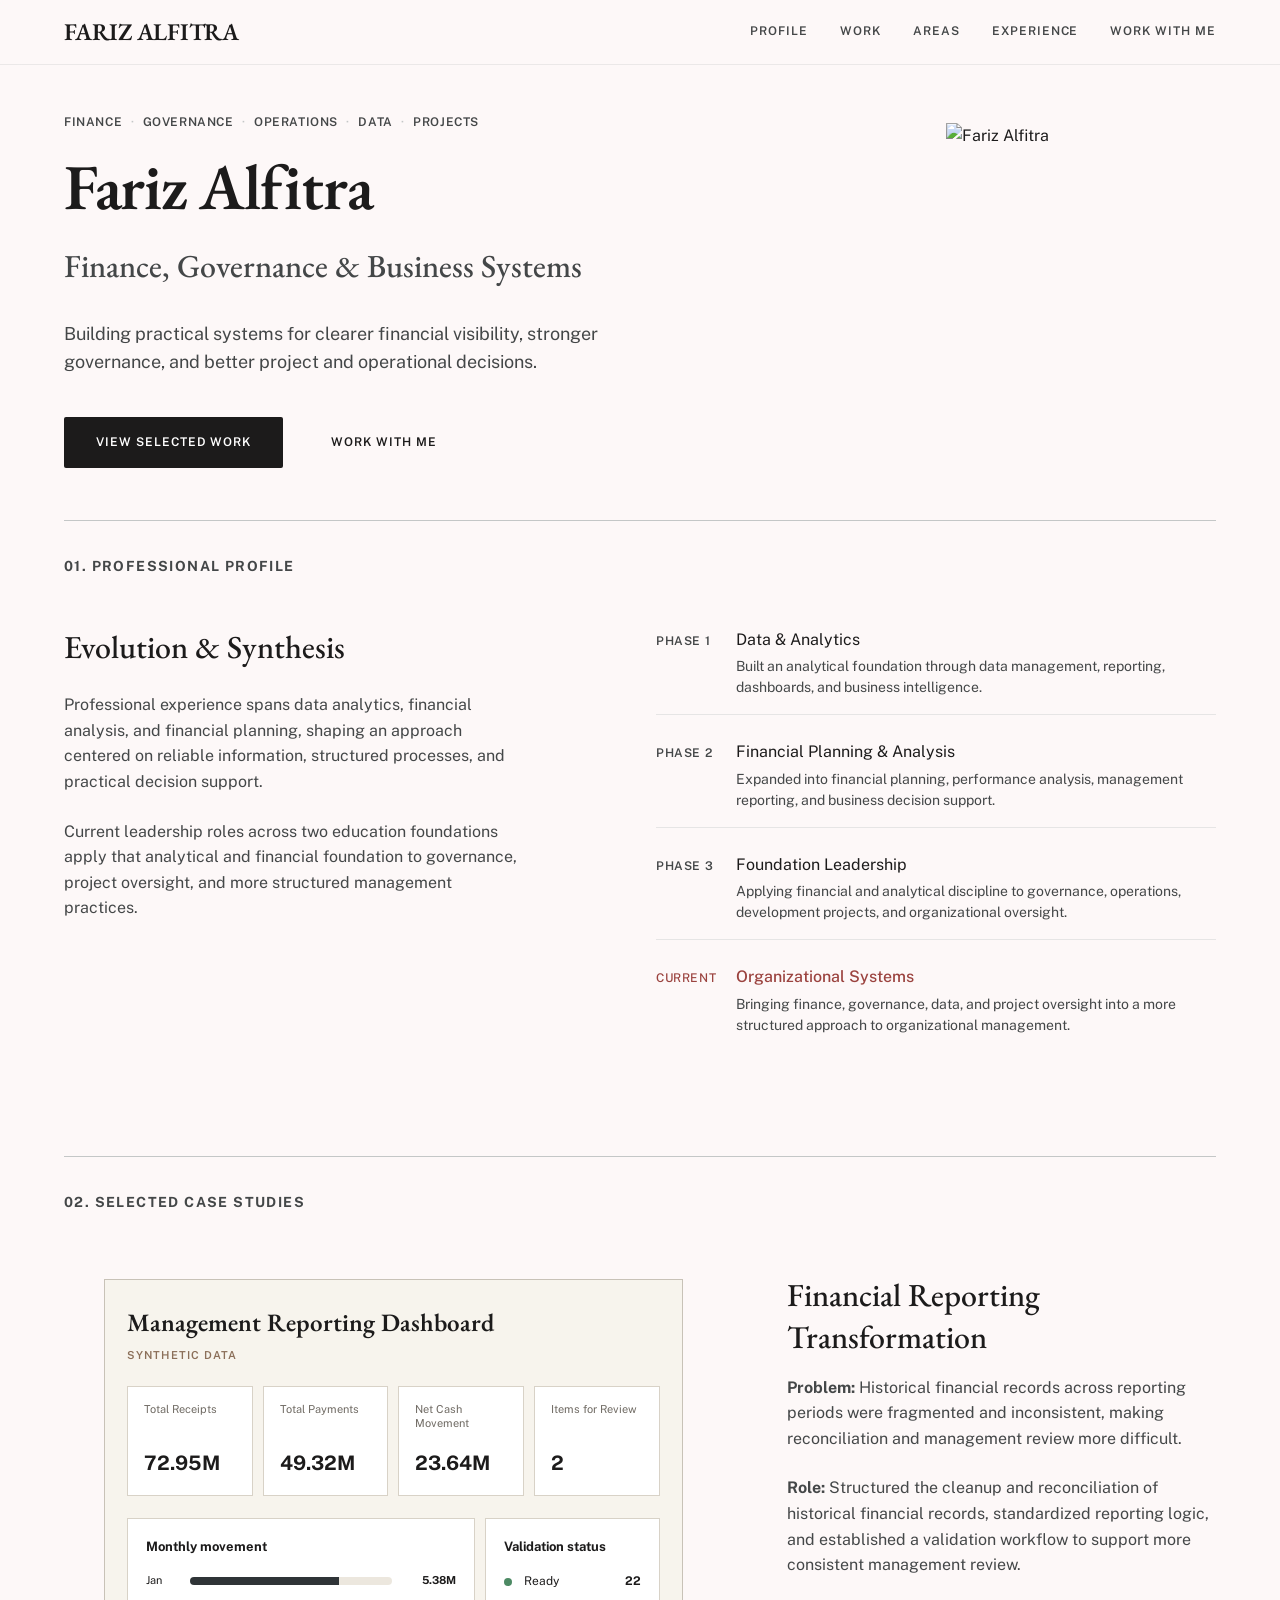
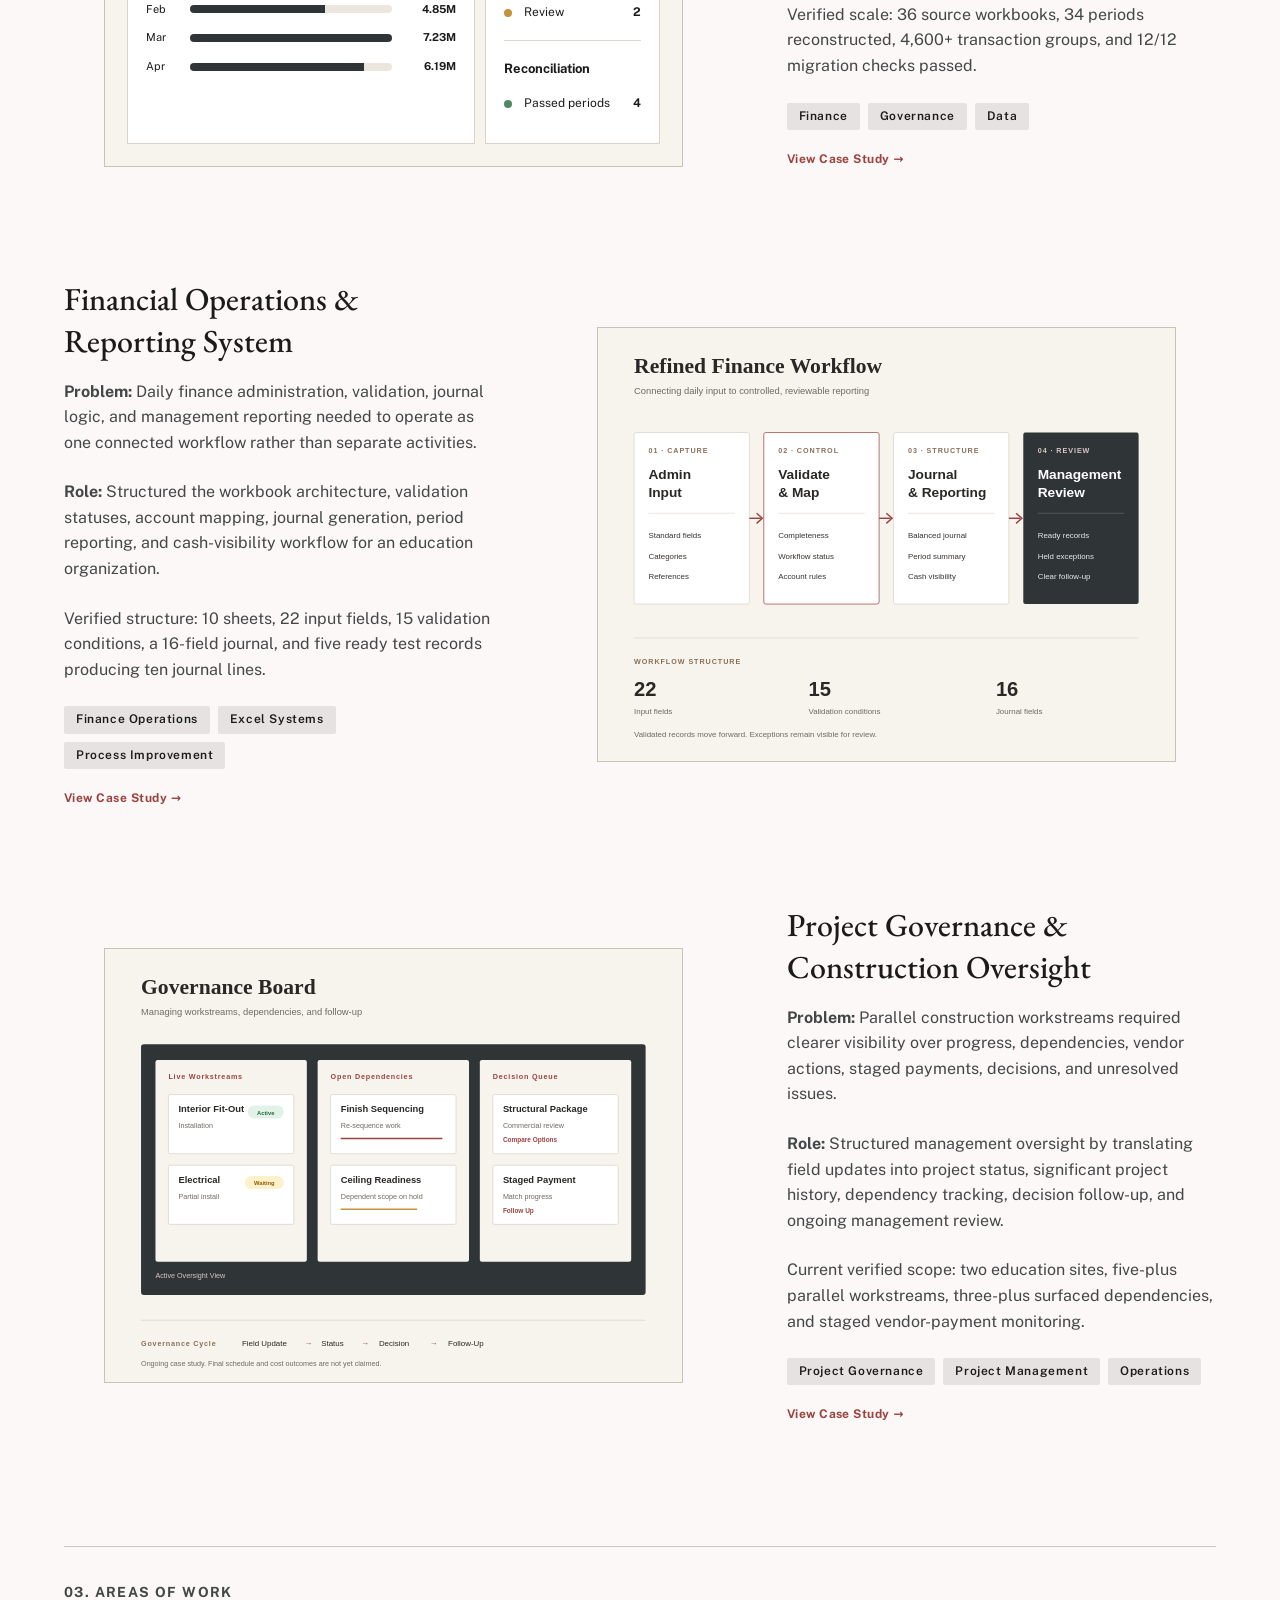
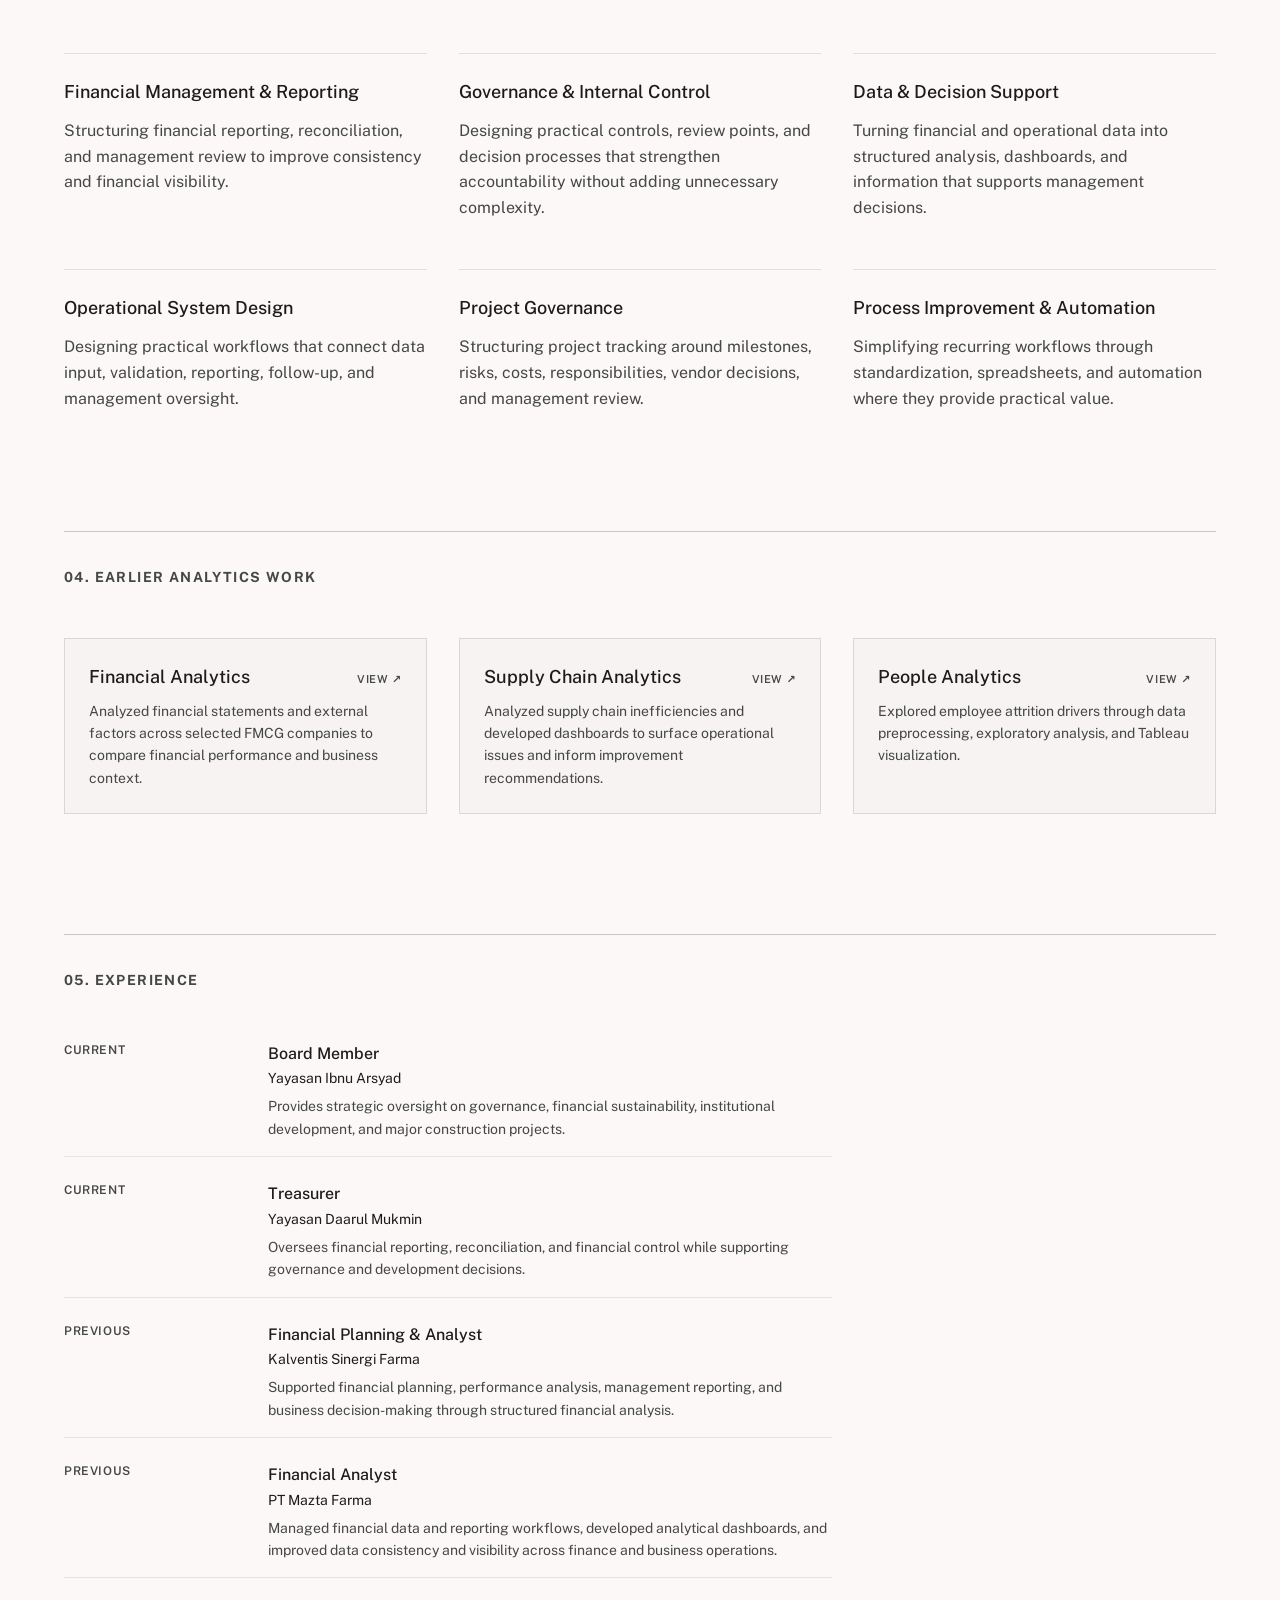
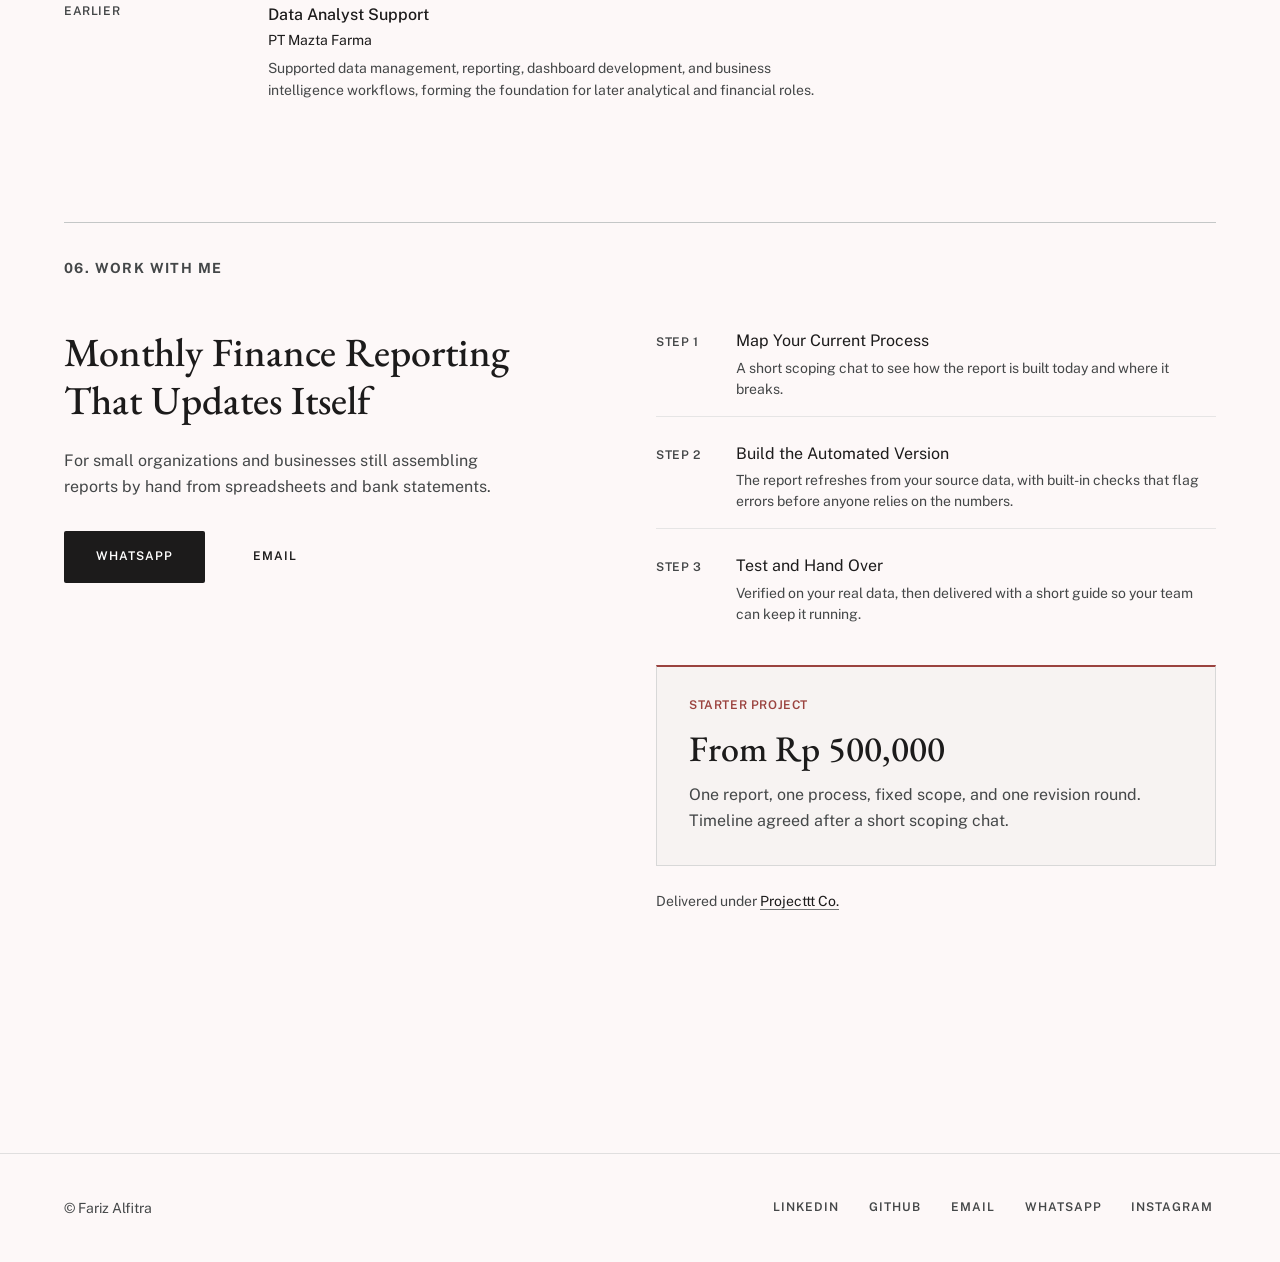
==== commit a775ab43: "Refine Work With Me section, hero actions and case-study CTAs - Remove the "Chat-first, calls option" ====
--- a/index.html
+++ b/index.html
@@ -114,10 +114,7 @@
 				</p>
 				<div class="hero__actions">
 					<a class="btn btn--primary" href="#work">View Selected Work</a>
-					<a class="btn btn--ghost" href="#work-with-me">Work With Me</a>
-					<a class="btn btn--ghost" href="https://www.linkedin.com/in/farizalfitra/"
-						target="_blank" rel="noopener">LinkedIn</a>
-				</div>
+					<a class="btn btn--ghost" href="#work-with-me">Work With Me</a>				</div>
 			</div>
 		</section>
 
@@ -408,9 +405,7 @@
 						<a class="btn btn--primary" href="https://wa.me/621170067171"
 							target="_blank" rel="noopener">WhatsApp</a>
 						<a class="btn btn--ghost" href="mailto:farizalfitraaa@gmail.com">Email</a>
-					</div>
-					<p class="wwm__note">Chat-first, calls optional.</p>
-				</div>
+					</div>				</div>
 				<div class="wwm__detail">
 					<div class="phase-list wwm__steps">
 						<div class="phase-row">
@@ -440,7 +435,7 @@
 						<p class="wwm__price">From Rp&nbsp;500,000</p>
 						<p class="wwm__offer-desc">One report, one process, fixed scope, and one revision round. Timeline agreed after a short scoping chat.</p>
 					</div>
-					<p class="wwm__credit">Delivered under <a href="https://projectttco.github.io/" target="_blank" rel="noopener">Projecttt Co.</a></p>
+					<p class="wwm__credit">Delivered under <a href="https://projecttt.co/" target="_blank" rel="noopener">Projecttt Co.</a></p>
 				</div>
 			</div>
 		</section>
--- a/assets/css/style.css
+++ b/assets/css/style.css
@@ -962,12 +962,6 @@
 	margin-top: 32px;
 }
 
-.wwm__note {
-	margin-top: 20px;
-	font-size: 14px;
-	color: var(--on-surface-variant);
-}
-
 .wwm__steps {
 	margin-top: 0;
 }
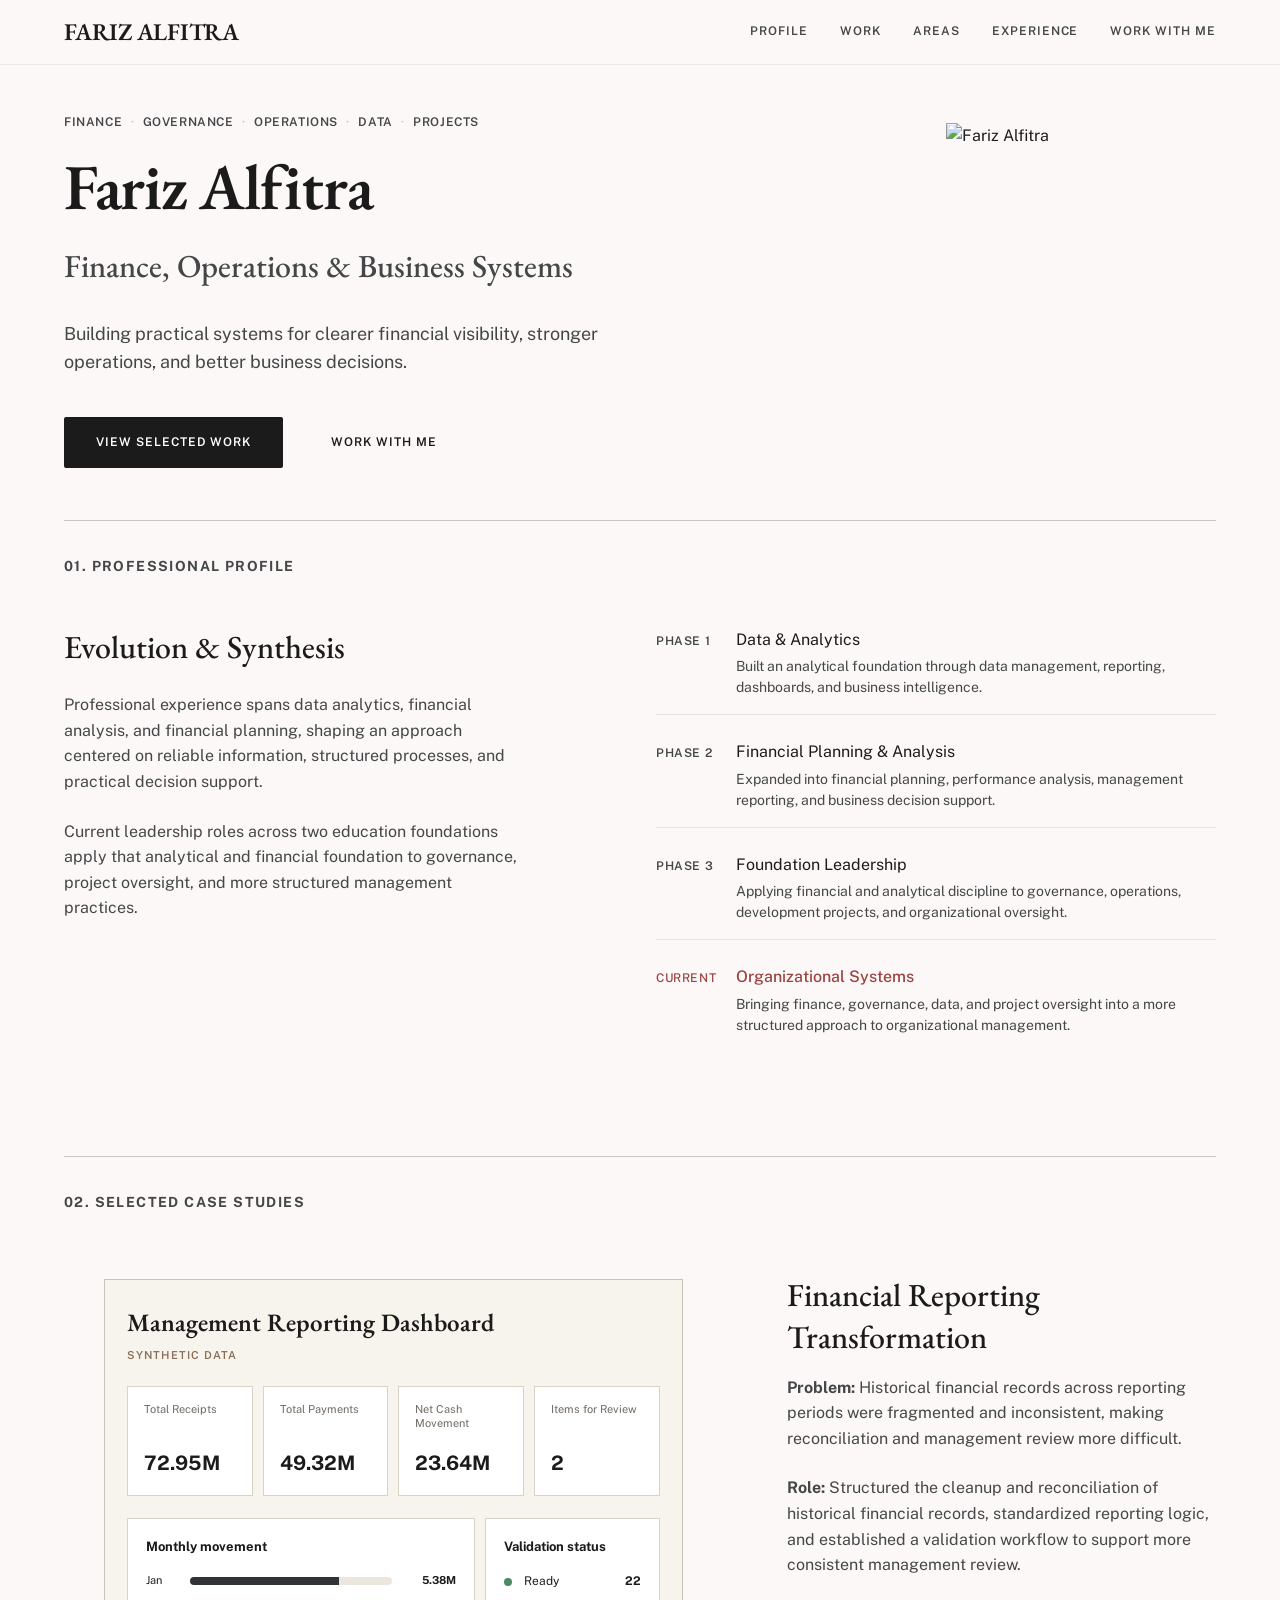
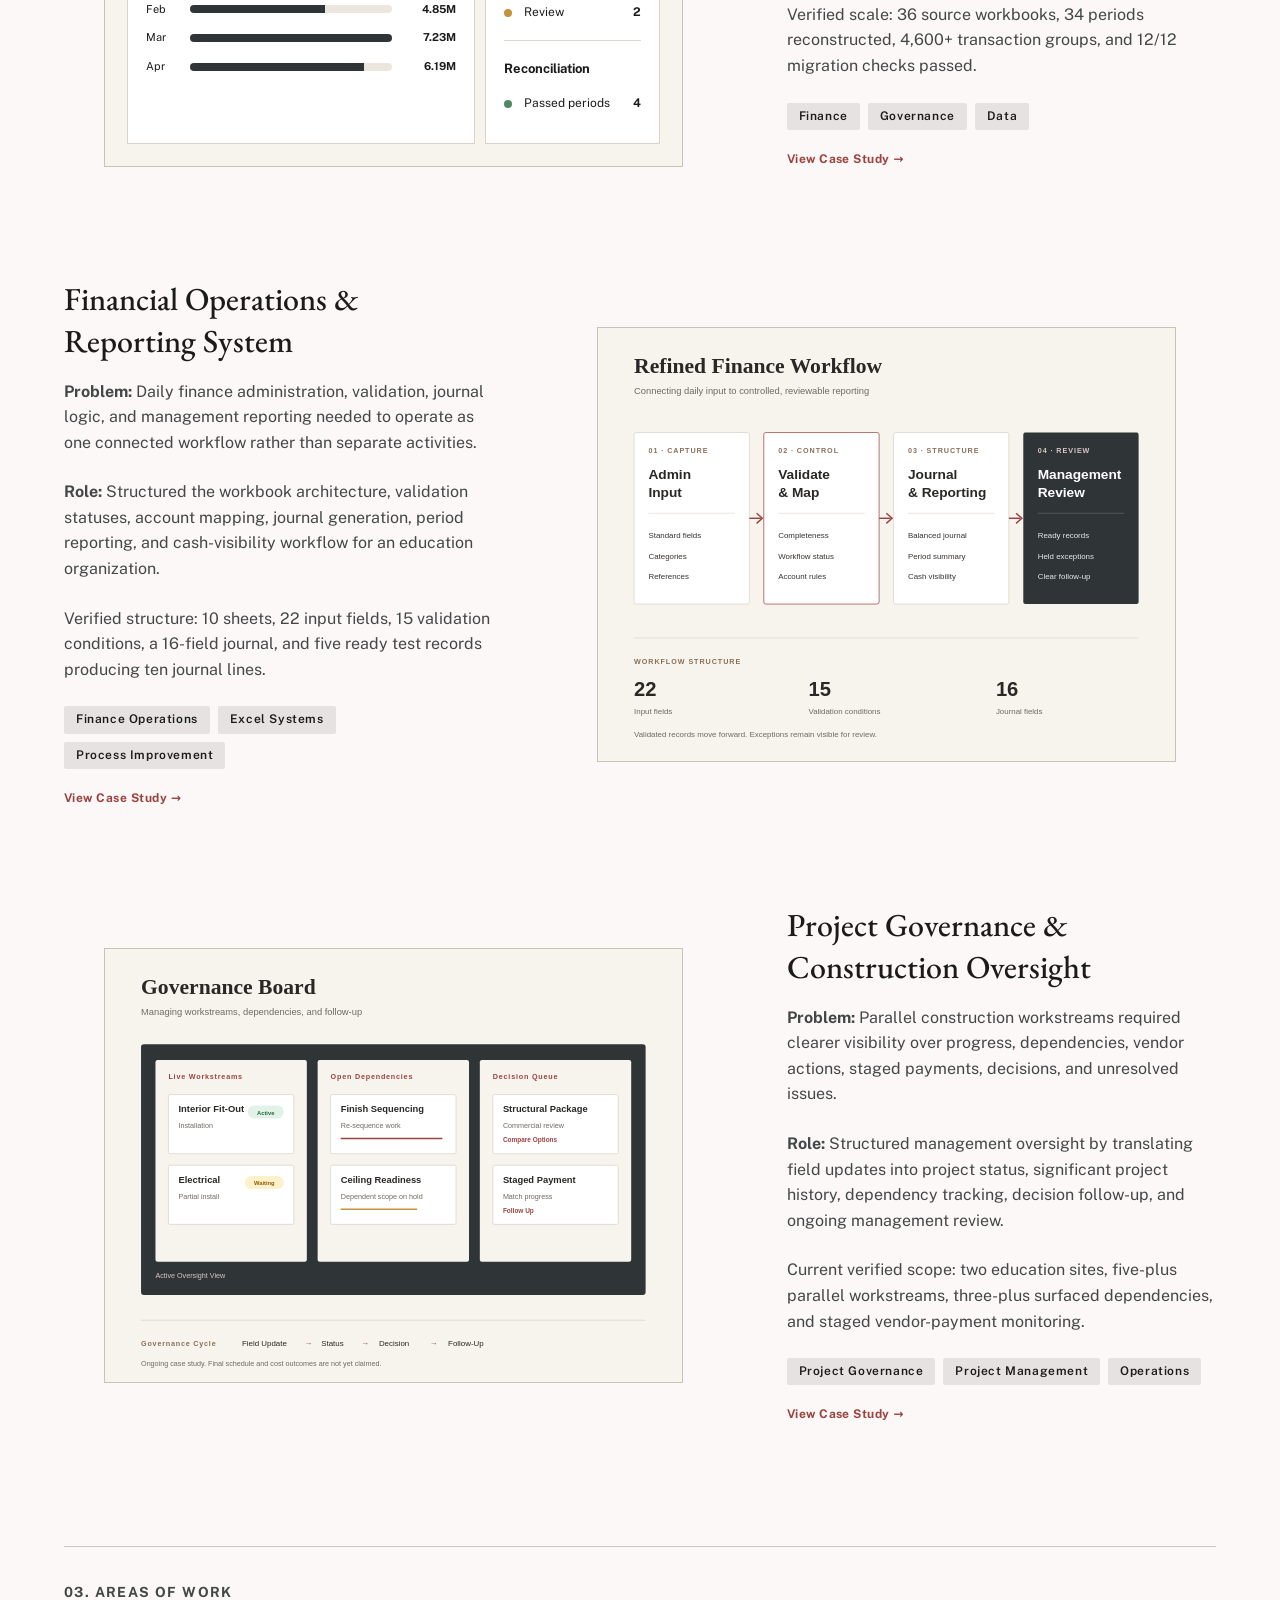
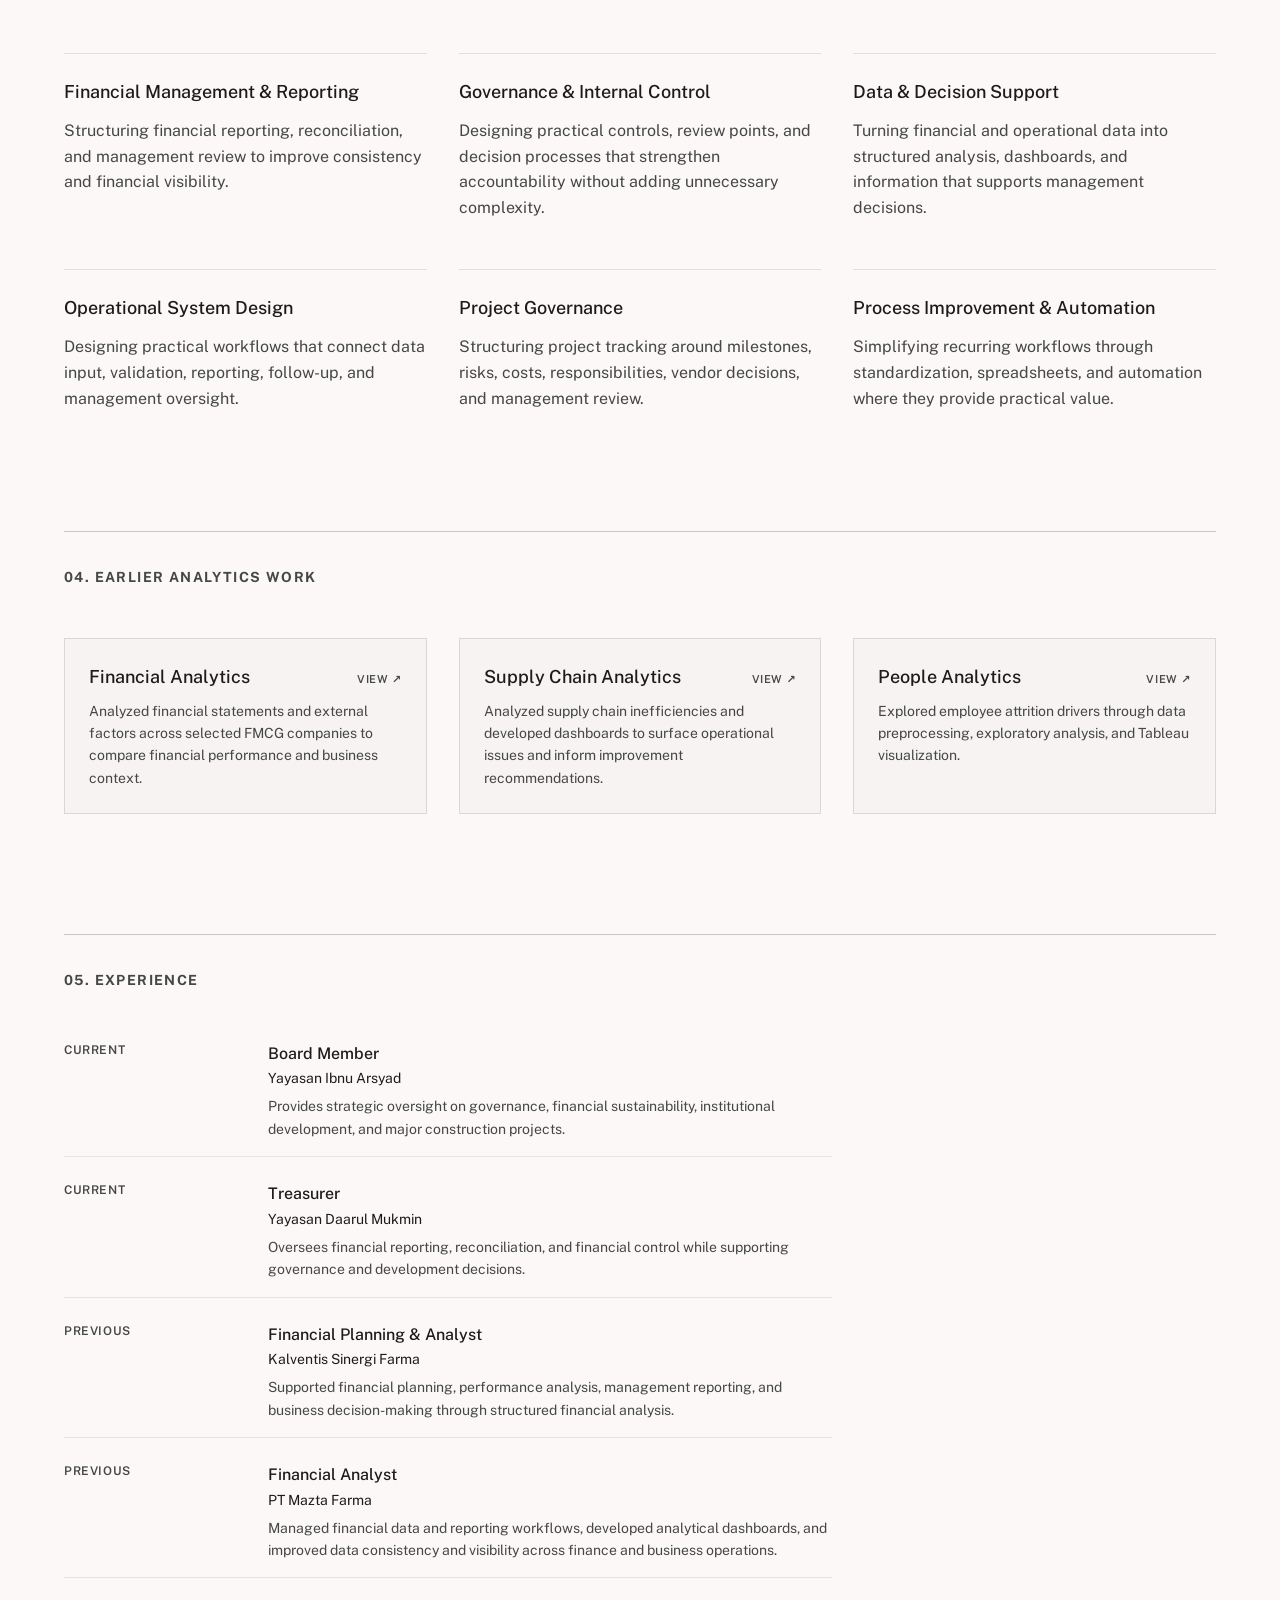
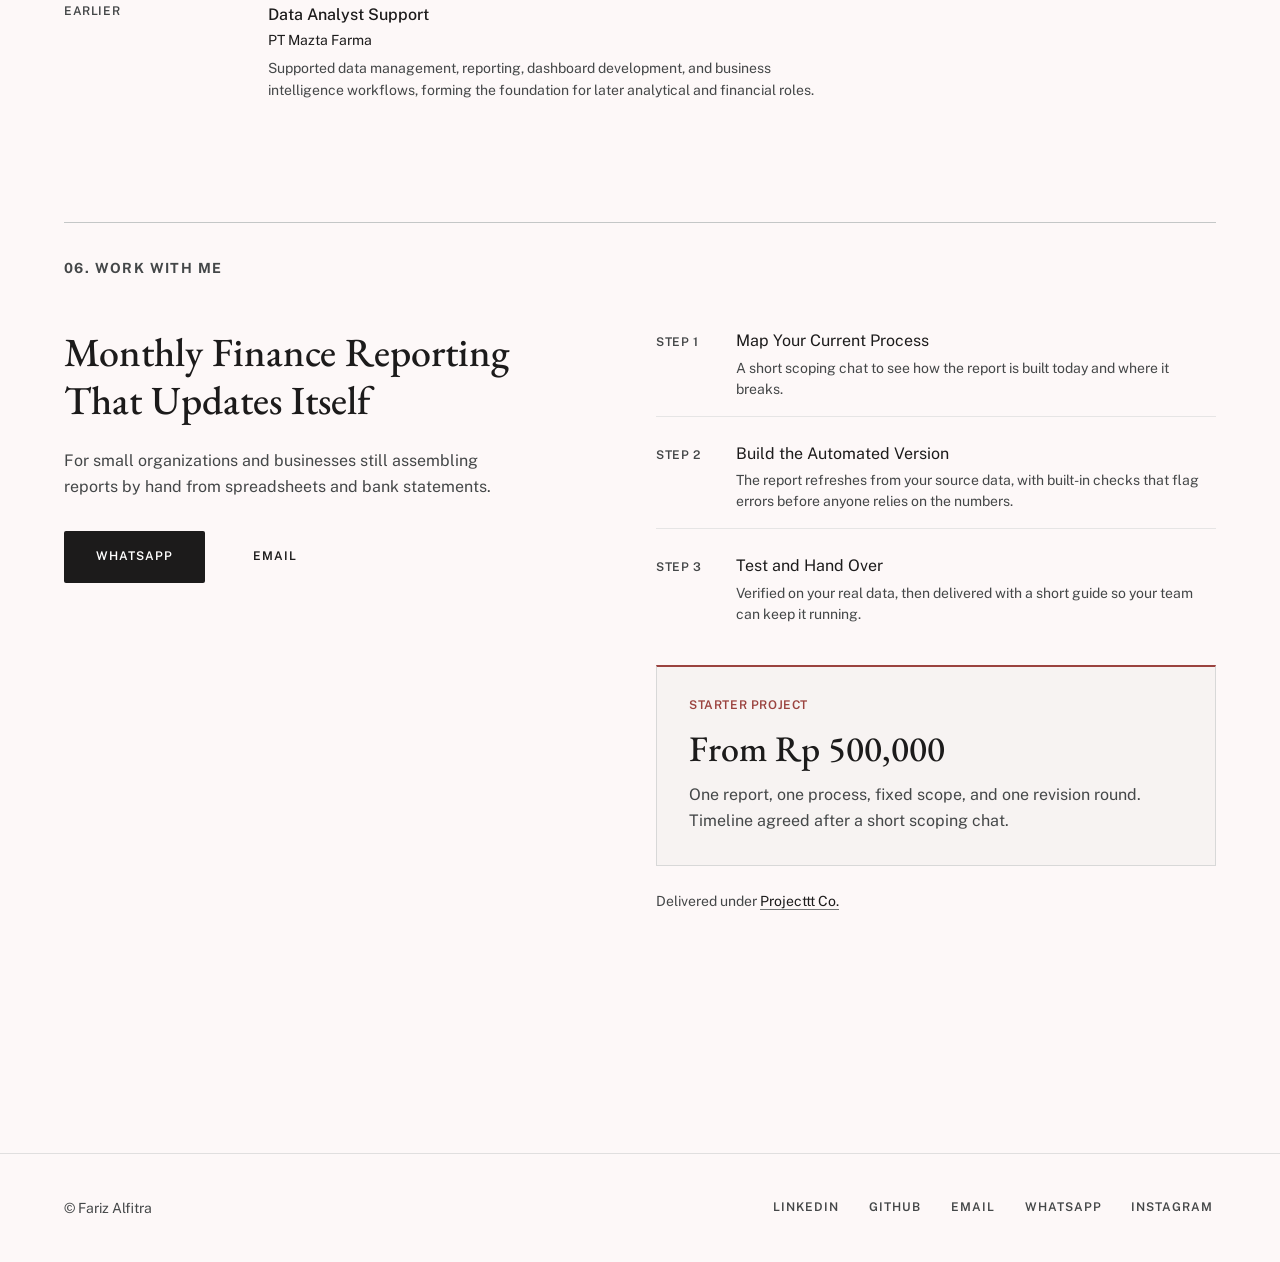
==== commit 358b1bbf: "Align portfolio positioning" ====
--- a/index.html
+++ b/index.html
@@ -3,13 +3,13 @@
 <head>
 	<meta charset="utf-8" />
 	<meta name="viewport" content="width=device-width, initial-scale=1.0" />
-	<title>Fariz Alfitra — Finance, Governance &amp; Business Systems</title>
-	<meta name="description" content="Fariz Alfitra builds practical systems for clearer financial visibility, stronger governance, and better project and operational decisions." />
+	<title>Fariz Alfitra | Finance, Operations &amp; Business Systems</title>
+	<meta name="description" content="Fariz Alfitra builds practical systems for clearer financial visibility, stronger operations, and better business decisions." />
 
 	<!-- Open Graph -->
 	<meta property="og:type" content="website" />
-	<meta property="og:title" content="Fariz Alfitra — Finance, Governance &amp; Business Systems" />
-	<meta property="og:description" content="Practical finance, governance, data, and operational systems for organizations." />
+	<meta property="og:title" content="Fariz Alfitra | Finance, Operations &amp; Business Systems" />
+	<meta property="og:description" content="Practical finance, operations, data, and business systems for organizations." />
 
 	<link rel="icon" href="images/favicon.svg" type="image/svg+xml" />
 
@@ -99,7 +99,7 @@
 
 				<div class="hero__identity">
 					<h1>Fariz Alfitra</h1>
-					<h2>Finance, Governance &amp; Business Systems</h2>
+					<h2>Finance, Operations &amp; Business Systems</h2>
 				</div>
 
 				<!-- Portrait slot (activated). Optimized production image. -->
@@ -109,8 +109,8 @@
 				</div>
 
 				<p class="hero__intro">
-					Building practical systems for clearer financial visibility, stronger governance,
-					and better project and operational decisions.
+					Building practical systems for clearer financial visibility, stronger operations,
+					and better business decisions.
 				</p>
 				<div class="hero__actions">
 					<a class="btn btn--primary" href="#work">View Selected Work</a>
@@ -402,7 +402,7 @@
 						from spreadsheets and bank statements.
 					</p>
 					<div class="wwm__actions">
-						<a class="btn btn--primary" href="https://wa.me/621170067171"
+						<a class="btn btn--primary" href="https://wa.me/6281170067171"
 							target="_blank" rel="noopener">WhatsApp</a>
 						<a class="btn btn--ghost" href="mailto:farizalfitraaa@gmail.com">Email</a>
 					</div>				</div>
@@ -449,7 +449,7 @@
 				<a href="https://www.linkedin.com/in/farizalfitra/" target="_blank" rel="noopener">LinkedIn</a>
 				<a href="https://github.com/alfitraaa" target="_blank" rel="noopener">GitHub</a>
 				<a href="mailto:farizalfitraaa@gmail.com">Email</a>
-				<a href="https://wa.me/621170067171" target="_blank" rel="noopener">WhatsApp</a>
+				<a href="https://wa.me/6281170067171" target="_blank" rel="noopener">WhatsApp</a>
 				<a href="https://www.instagram.com/documenteddd/" target="_blank" rel="noopener">Instagram</a>
 			</div>
 		</div>
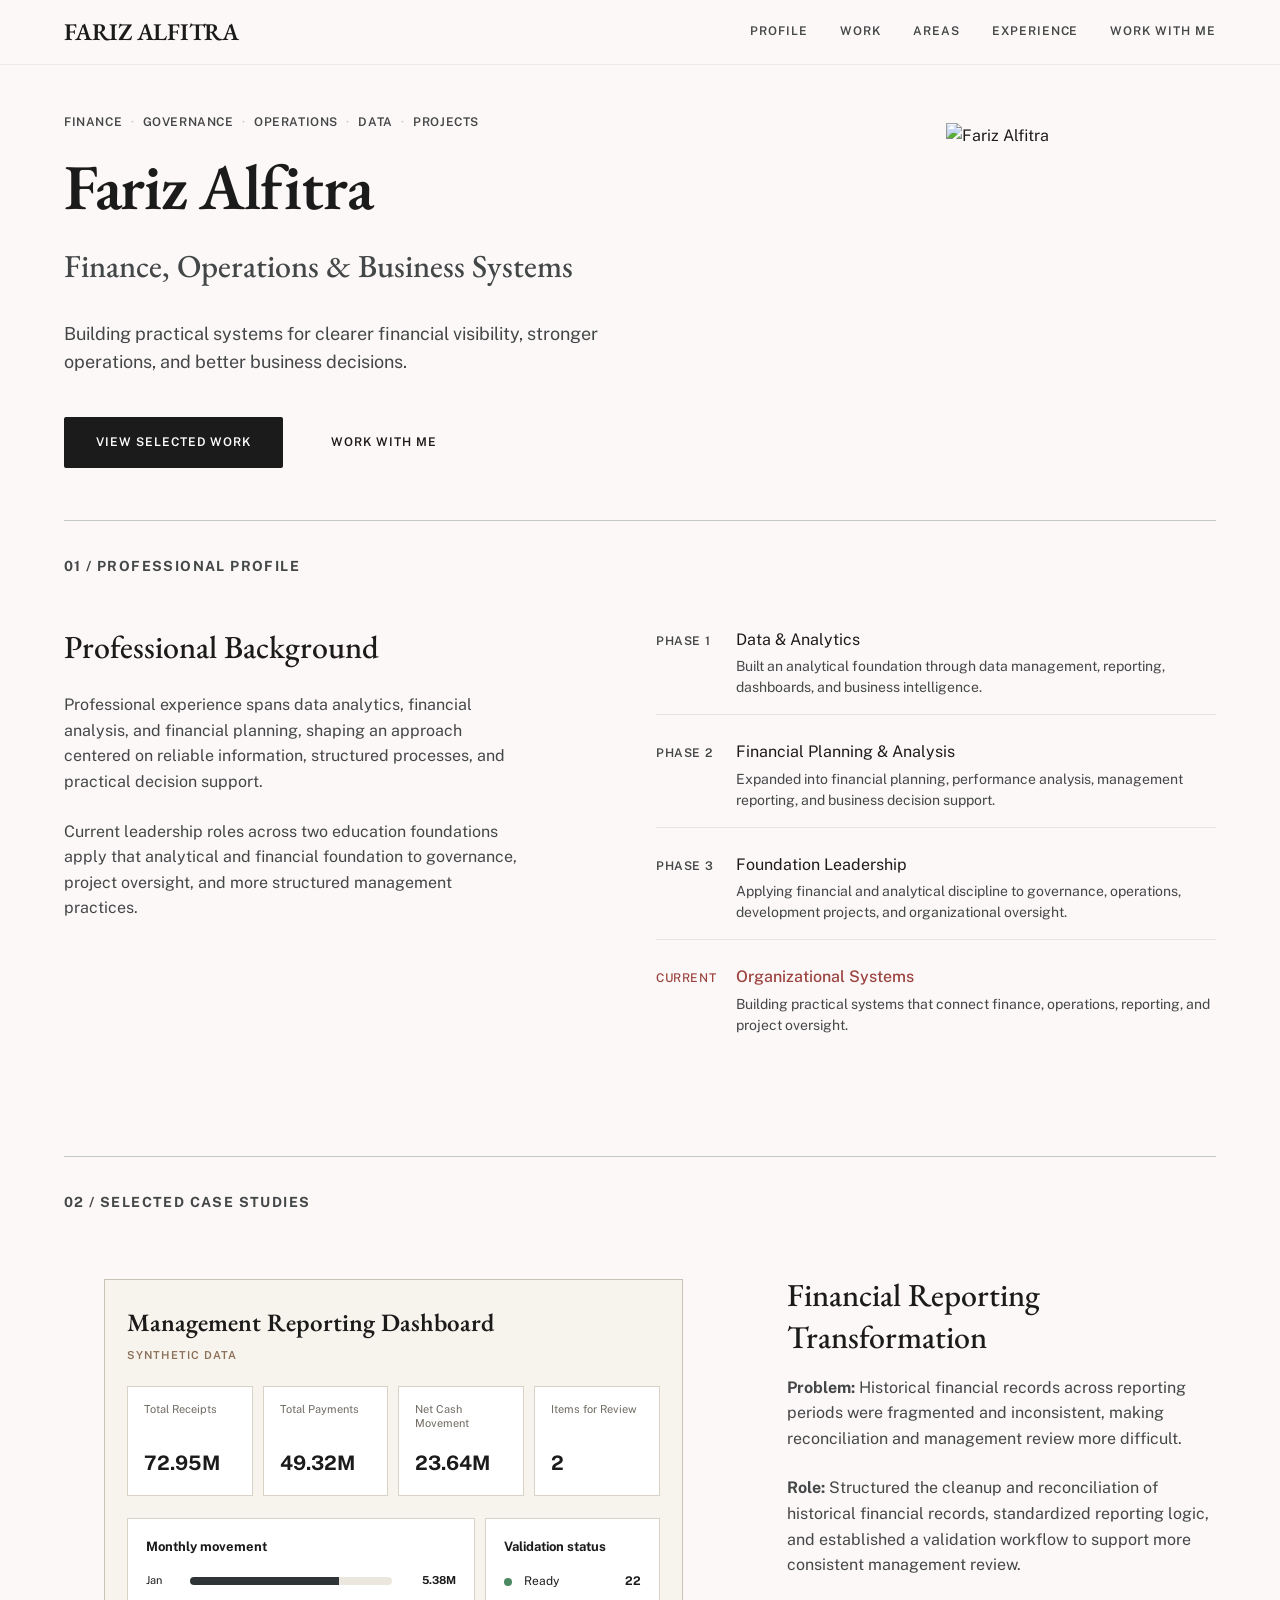
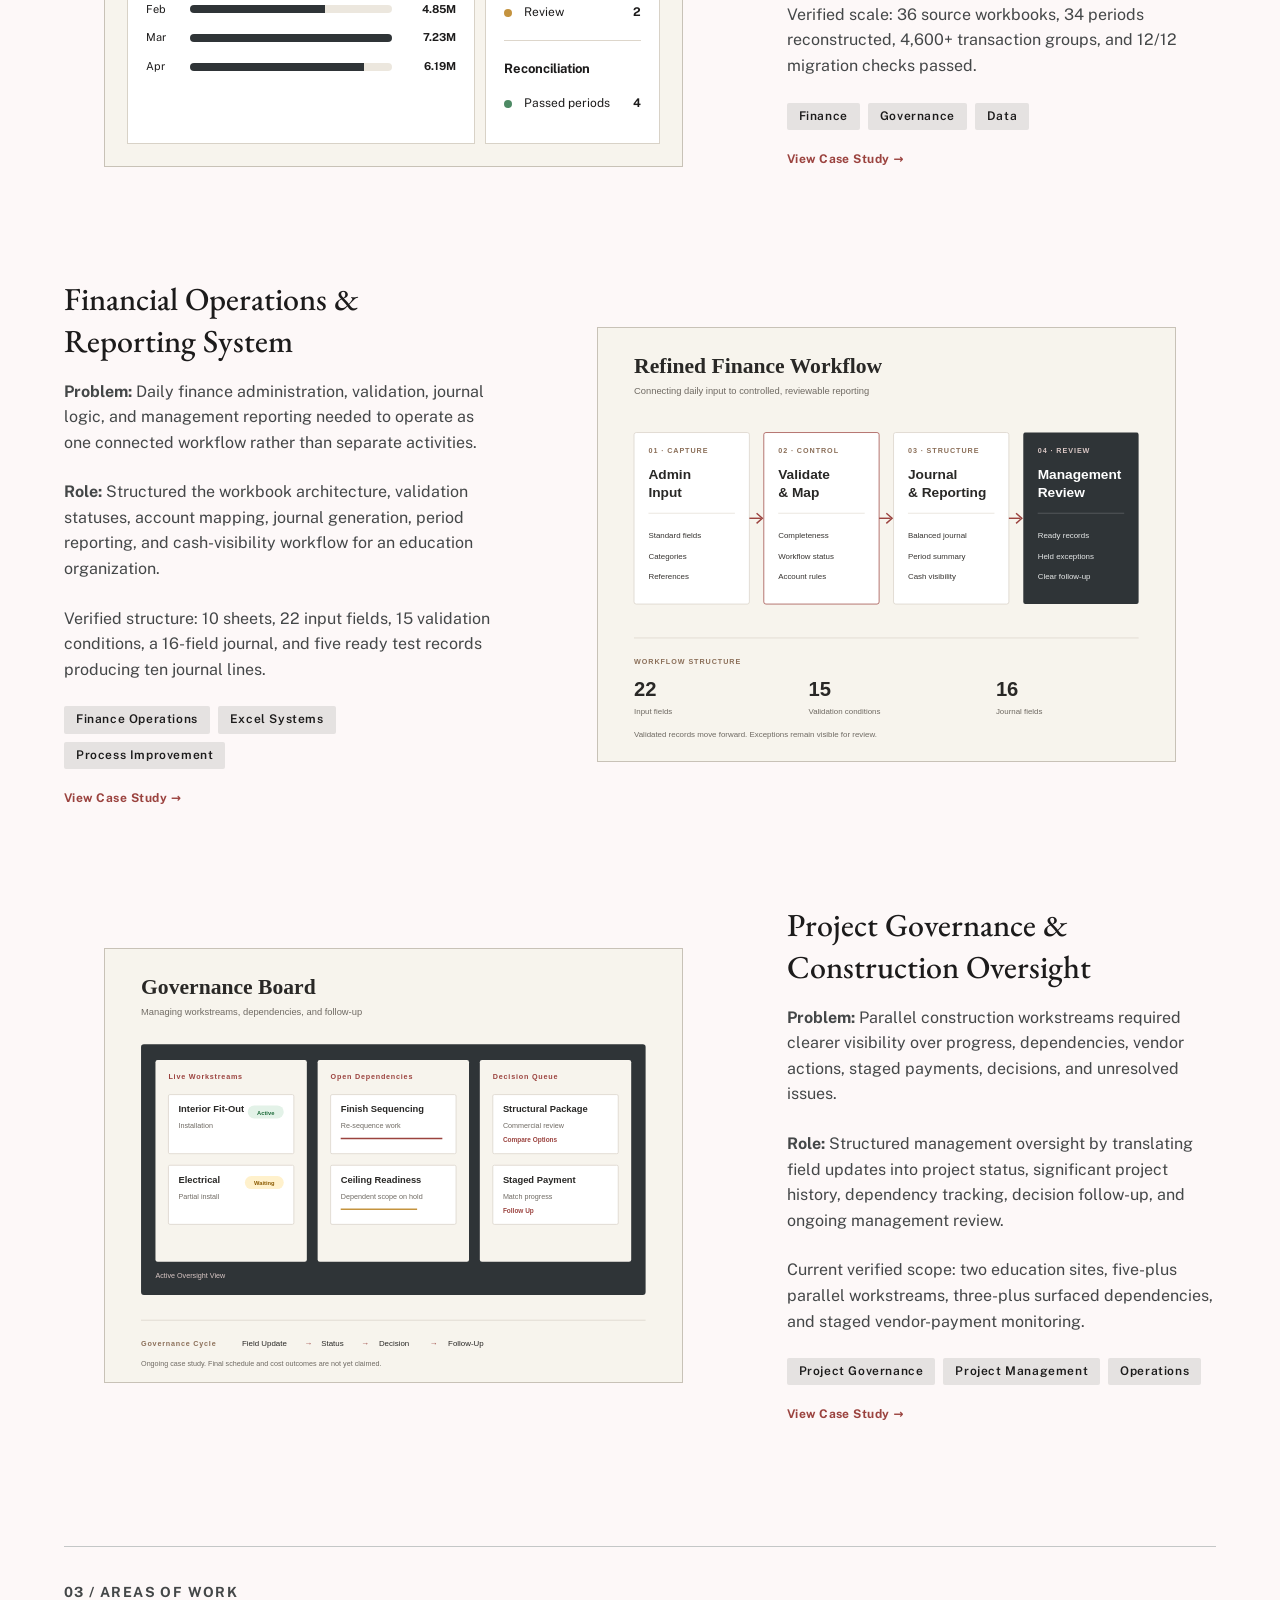
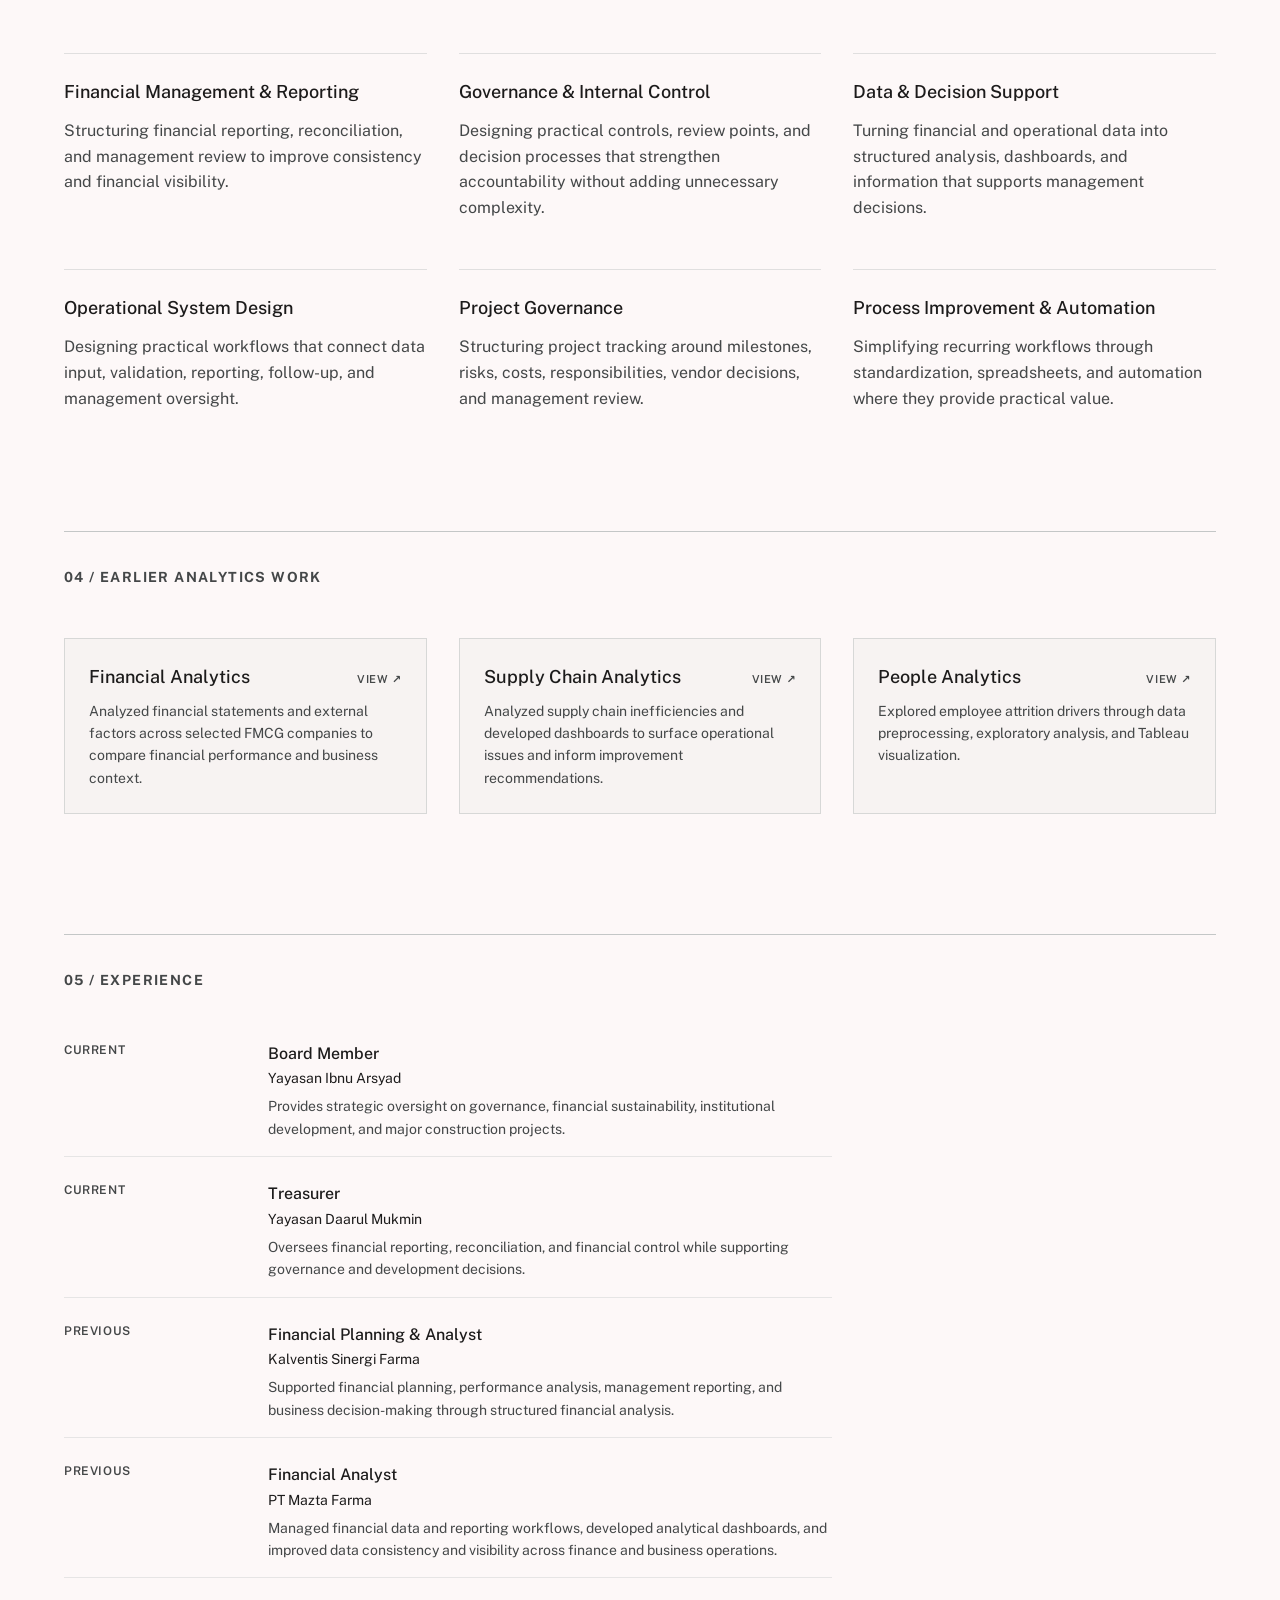
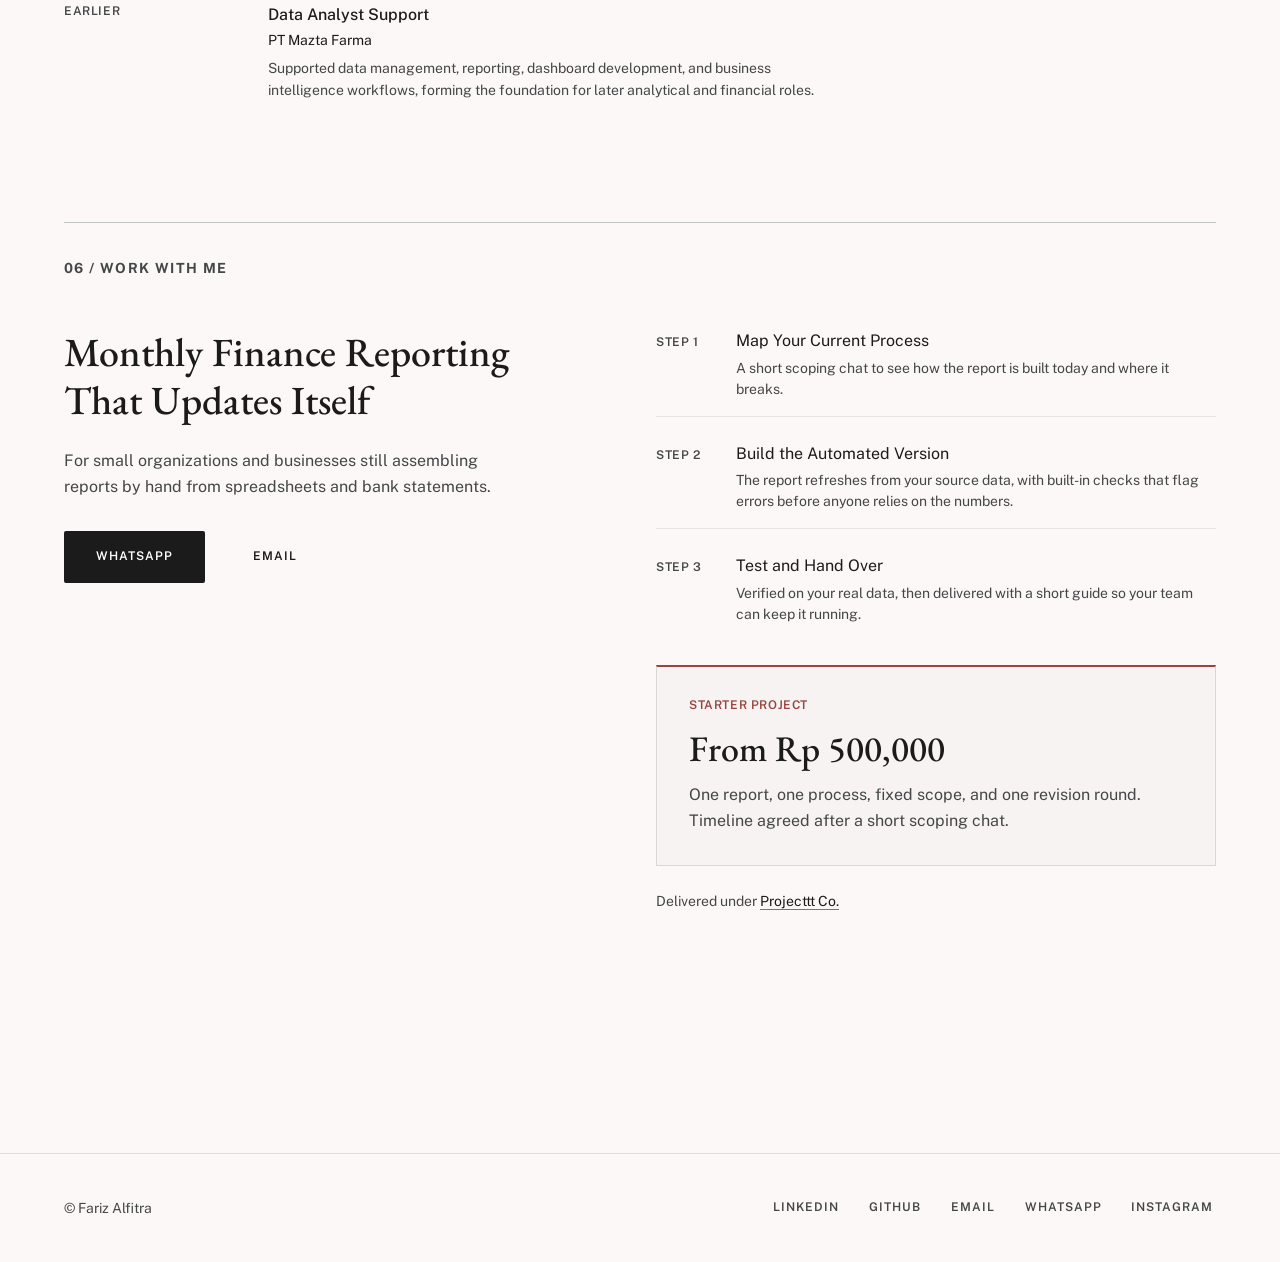
==== commit b317bffa: "Tighten portfolio copy and labels" ====
--- a/index.html
+++ b/index.html
@@ -83,7 +83,7 @@
 					(>=375px) a CSS separator joins the groups so it reads as
 					"Finance · Governance · Operations · Data · Projects".
 					Below 375px the groups stack into two clean rows and the
-					joining separator is removed — no dot ever falls at a row edge.
+					joining separator is removed, so no dot ever falls at a row edge.
 				-->
 				<ul class="eyebrow hero__eyebrow" aria-label="Focus areas">
 					<li class="hero__eyebrow-group">
@@ -118,14 +118,14 @@
 			</div>
 		</section>
 
-		<!-- 01 — Professional Profile -->
+		<!-- 01 / Professional Profile -->
 		<section class="container section" id="profile" aria-labelledby="profile-heading">
 			<div class="section-head">
-				<span class="section-number" id="profile-heading">01 — Professional Profile</span>
+				<span class="section-number" id="profile-heading">01 / Professional Profile</span>
 			</div>
 			<div class="grid grid-12">
 				<div class="profile__lead">
-					<h3 class="headline">Evolution &amp; Synthesis</h3>
+					<h3 class="headline">Professional Background</h3>
 					<p class="muted">
 						Professional experience spans data analytics, financial analysis, and financial
 						planning, shaping an approach centered on reliable information, structured
@@ -163,17 +163,17 @@
 						<span class="phase-row__label">Current</span>
 						<div class="phase-row__content">
 							<span class="phase-row__value">Organizational Systems</span>
-							<p class="phase-row__desc">Bringing finance, governance, data, and project oversight into a more structured approach to organizational management.</p>
-						</div>
-					</div>
-				</div>
-			</div>
-		</section>
-
-		<!-- 02 — Selected Case Studies (presentation-only) -->
+							<p class="phase-row__desc">Building practical systems that connect finance, operations, reporting, and project oversight.</p>
+						</div>
+					</div>
+				</div>
+			</div>
+		</section>
+
+		<!-- 02 / Selected Case Studies (presentation-only) -->
 		<section class="container section" id="work" aria-labelledby="work-heading">
 			<div class="section-head">
-				<span class="section-number" id="work-heading">02 — Selected Case Studies</span>
+				<span class="section-number" id="work-heading">02 / Selected Case Studies</span>
 			</div>
 			<div class="cases">
 				<!-- Case 1: image left / text right -->
@@ -275,10 +275,10 @@
 			</div>
 		</section>
 
-		<!-- 03 — Areas of Work -->
+		<!-- 03 / Areas of Work -->
 		<section class="container section" id="areas" aria-labelledby="areas-heading">
 			<div class="section-head">
-				<span class="section-number" id="areas-heading">03 — Areas of Work</span>
+				<span class="section-number" id="areas-heading">03 / Areas of Work</span>
 			</div>
 			<div class="areas">
 				<div class="area">
@@ -308,10 +308,10 @@
 			</div>
 		</section>
 
-		<!-- 04 — Earlier Analytics Work -->
+		<!-- 04 / Earlier Analytics Work -->
 		<section class="container section" id="analytics" aria-labelledby="analytics-heading">
 			<div class="section-head">
-				<span class="section-number" id="analytics-heading">04 — Earlier Analytics Work</span>
+				<span class="section-number" id="analytics-heading">04 / Earlier Analytics Work</span>
 			</div>
 			<div class="analytics-grid">
 				<a class="analytics-card" href="https://drive.google.com/drive/folders/1vusrMxxLKOGZAttxVrUdfo-KlBlg-T4U?usp=sharing"
@@ -341,10 +341,10 @@
 			</div>
 		</section>
 
-		<!-- 05 — Experience -->
+		<!-- 05 / Experience -->
 		<section class="container section" id="experience" aria-labelledby="experience-heading">
 			<div class="section-head">
-				<span class="section-number" id="experience-heading">05 — Experience</span>
+				<span class="section-number" id="experience-heading">05 / Experience</span>
 			</div>
 			<div class="experience">
 				<div class="exp-row">
@@ -389,10 +389,10 @@
 				</div>
 			</div>
 		</section>
-		<!-- 06 — Work With Me -->
+		<!-- 06 / Work With Me -->
 		<section class="container section" id="work-with-me" aria-labelledby="wwm-heading">
 			<div class="section-head">
-				<span class="section-number" id="wwm-heading">06 — Work With Me</span>
+				<span class="section-number" id="wwm-heading">06 / Work With Me</span>
 			</div>
 			<div class="grid grid-12 wwm">
 				<div class="wwm__lead">
